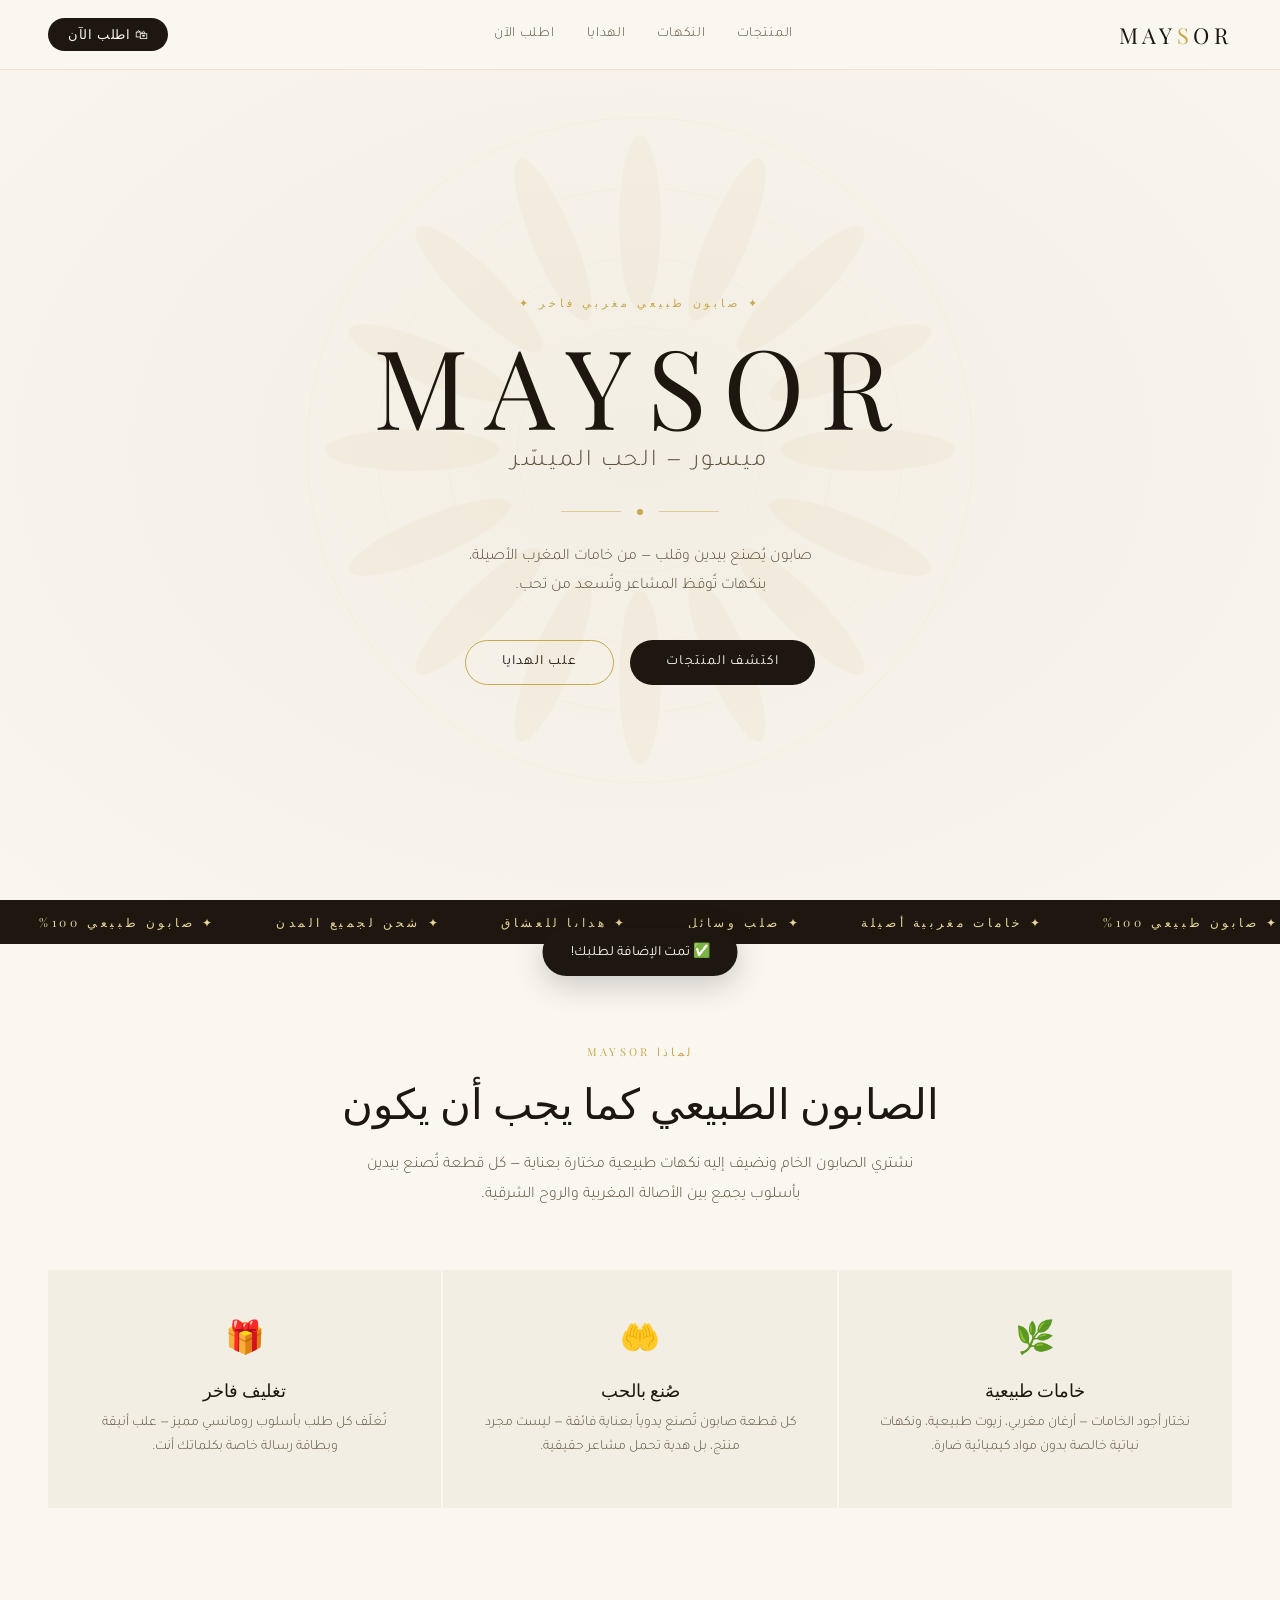
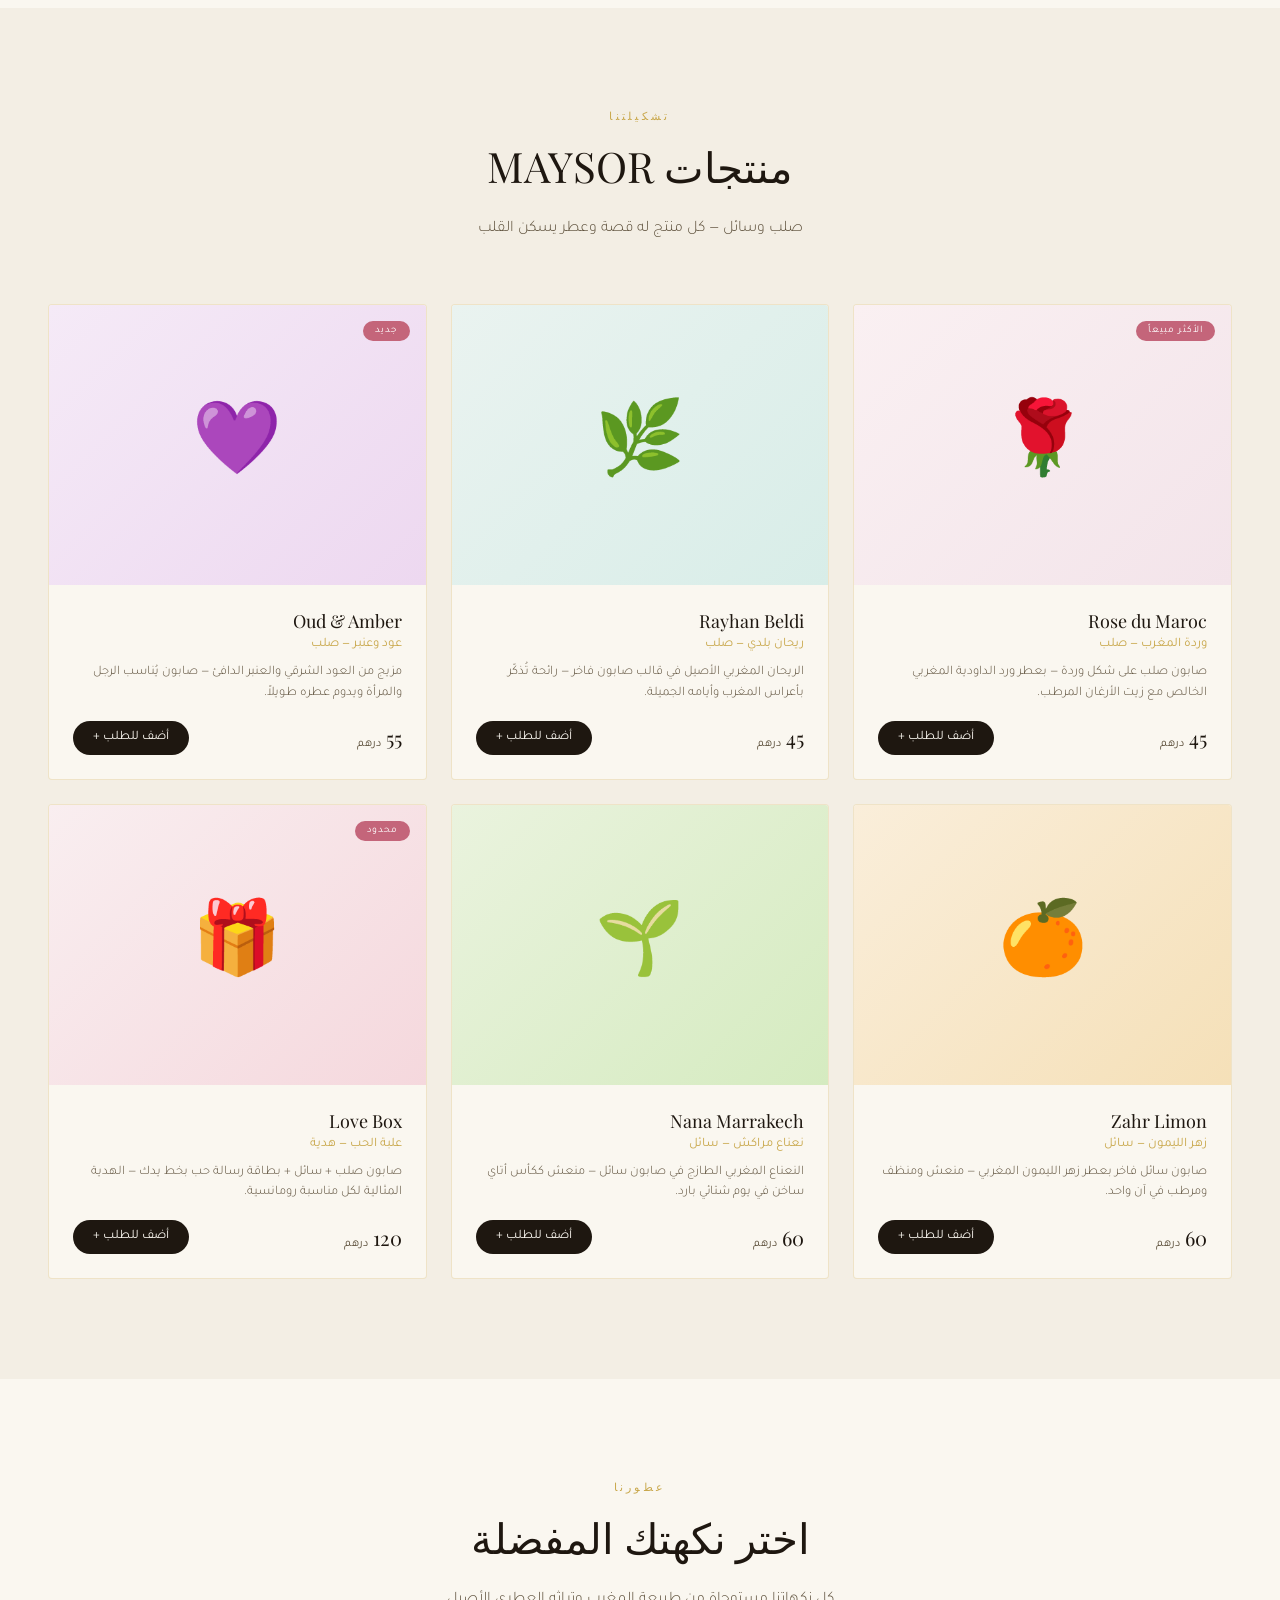
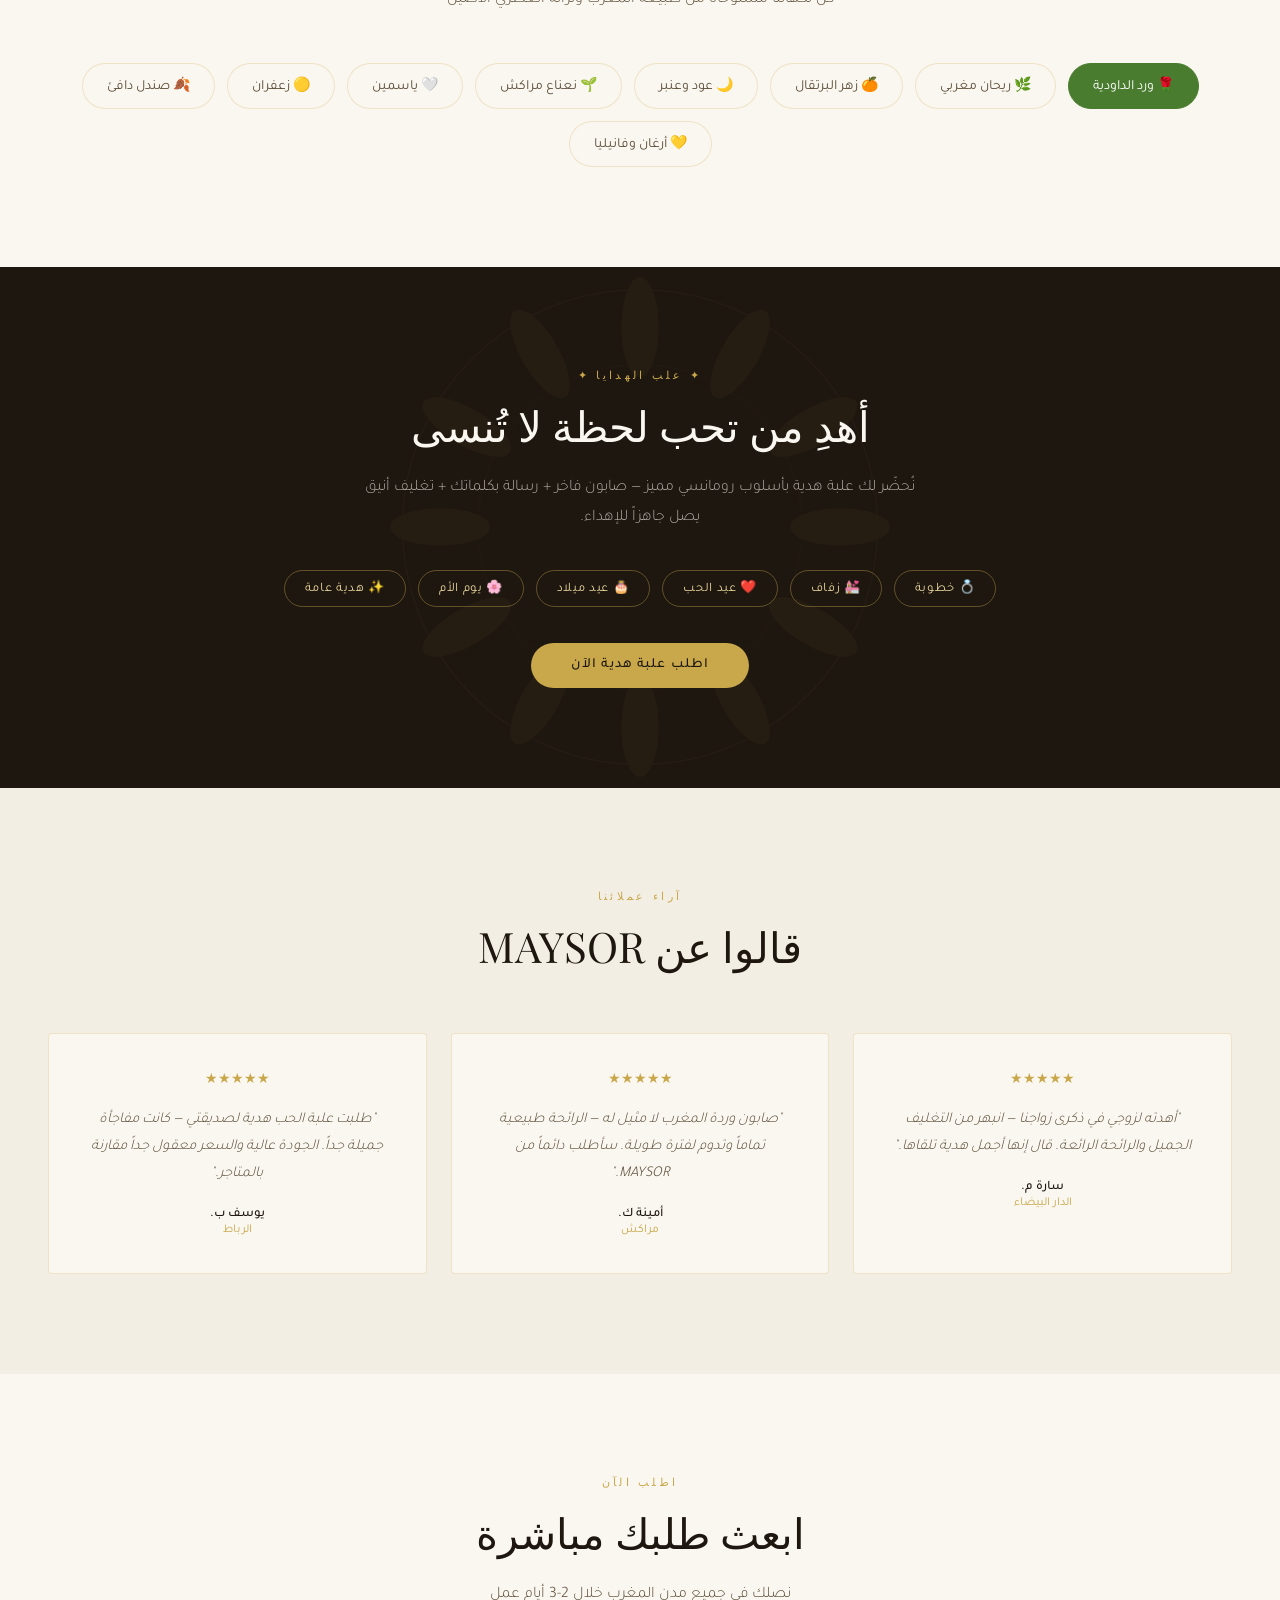
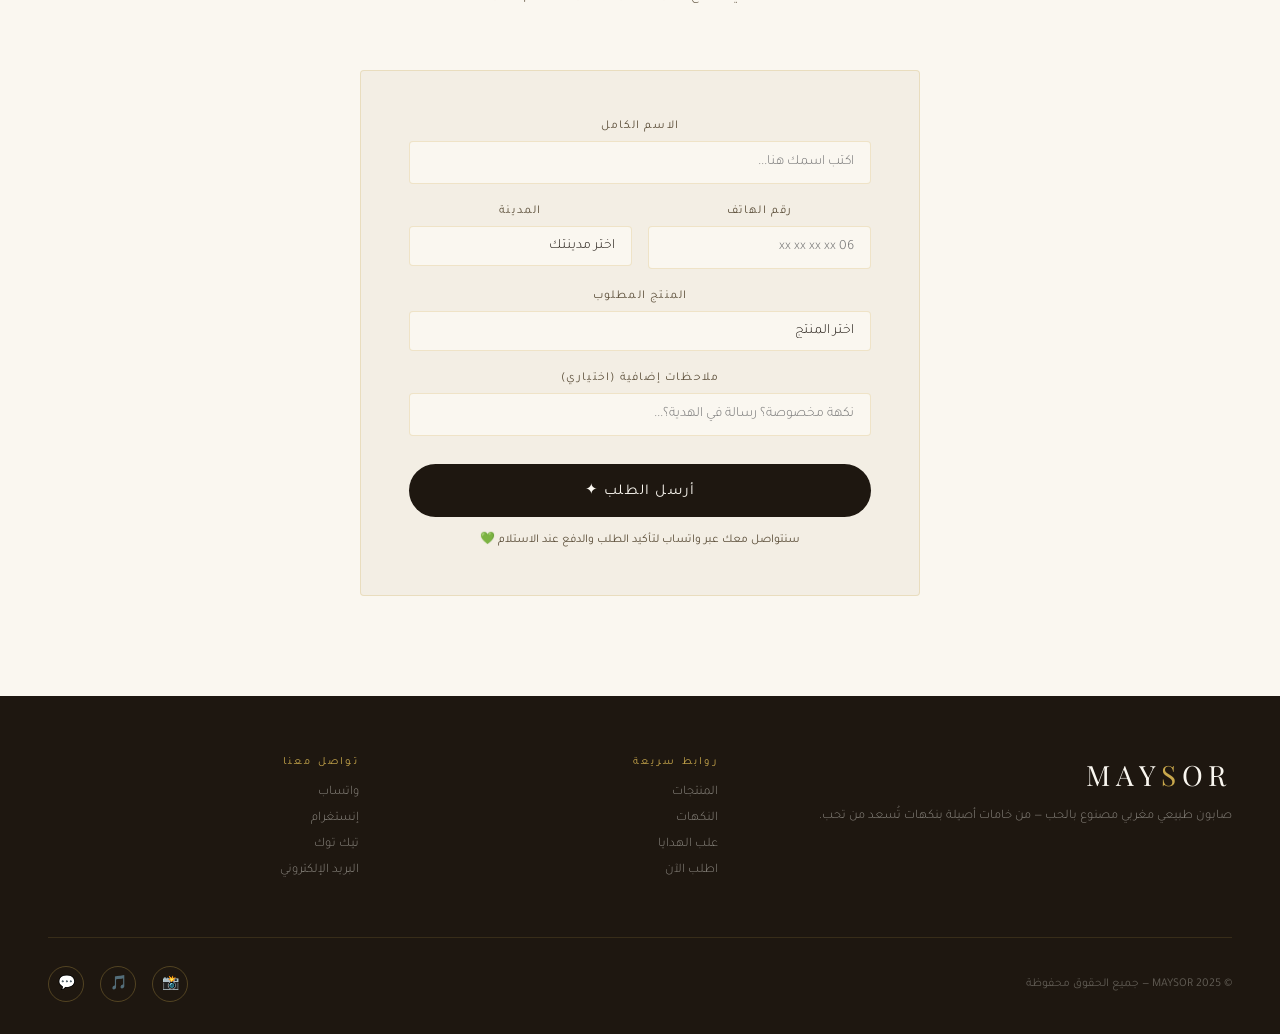
==== index.html @ 10c82198 "Rename maysor.html to index.html" ====
<!DOCTYPE html>
<html lang="ar" dir="rtl">
<head>
<meta charset="UTF-8">
<meta name="viewport" content="width=device-width, initial-scale=1.0">
<title>MAYSOR — صابون طبيعي مغربي</title>
<link rel="preconnect" href="https://fonts.googleapis.com">
<link href="https://fonts.googleapis.com/css2?family=Playfair+Display:ital,wght@0,400;0,500;1,400&family=Tajawal:wght@300;400;500&display=swap" rel="stylesheet">
<style>
  :root {
    --cream: #FAF7F0;
    --ivory: #F3EEE4;
    --gold: #C9A84C;
    --gold-light: #E8D49A;
    --green: #4A7C2F;
    --green-soft: #EAF3DE;
    --rose: #C4657A;
    --rose-soft: #F9EEF0;
    --ink: #1E1710;
    --ink-soft: #5C4F3A;
    --border: rgba(201,168,76,0.25);
  }

  * { margin: 0; padding: 0; box-sizing: border-box; }

  html { scroll-behavior: smooth; }

  body {
    font-family: 'Tajawal', sans-serif;
    background: var(--cream);
    color: var(--ink);
    overflow-x: hidden;
  }

  /* NAV */
  nav {
    position: fixed; top: 0; left: 0; right: 0; z-index: 100;
    display: flex; align-items: center; justify-content: space-between;
    padding: 18px 48px;
    background: rgba(250,247,240,0.92);
    backdrop-filter: blur(12px);
    border-bottom: 1px solid var(--border);
  }
  .nav-logo {
    font-family: 'Playfair Display', serif;
    font-size: 22px;
    letter-spacing: 0.2em;
    color: var(--ink);
    text-decoration: none;
  }
  .nav-logo span { color: var(--gold); }
  .nav-links { display: flex; gap: 32px; list-style: none; }
  .nav-links a {
    font-size: 14px; font-weight: 300; color: var(--ink-soft);
    text-decoration: none; letter-spacing: 0.05em;
    transition: color 0.2s;
  }
  .nav-links a:hover { color: var(--gold); }
  .nav-cart {
    display: flex; align-items: center; gap: 8px;
    background: var(--ink); color: var(--cream);
    padding: 9px 20px; border-radius: 40px;
    font-size: 13px; font-weight: 400;
    cursor: pointer; border: none; letter-spacing: 0.05em;
    transition: background 0.2s;
  }
  .nav-cart:hover { background: var(--gold); }

  /* HERO */
  .hero {
    min-height: 100vh;
    display: flex; align-items: center; justify-content: center;
    position: relative; overflow: hidden;
    padding-top: 80px;
  }
  .hero-bg {
    position: absolute; inset: 0;
    background: radial-gradient(ellipse 80% 80% at 50% 50%, var(--ivory) 0%, var(--cream) 100%);
  }
  .mandala-bg {
    position: absolute; top: 50%; left: 50%;
    transform: translate(-50%, -50%);
    width: 700px; height: 700px;
    opacity: 0.06;
    animation: slowSpin 60s linear infinite;
  }
  @keyframes slowSpin { from { transform: translate(-50%,-50%) rotate(0deg); } to { transform: translate(-50%,-50%) rotate(360deg); } }

  .hero-content { position: relative; z-index: 2; text-align: center; max-width: 680px; padding: 0 24px; }
  .hero-eyebrow {
    font-size: 11px; letter-spacing: 0.35em; color: var(--gold);
    font-family: 'Playfair Display', serif;
    margin-bottom: 20px; display: block;
  }
  .hero-title {
    font-family: 'Playfair Display', serif;
    font-size: clamp(64px, 12vw, 110px);
    font-weight: 400;
    letter-spacing: 0.15em;
    color: var(--ink);
    line-height: 1;
    margin-bottom: 8px;
  }
  .hero-title-ar {
    font-family: 'Tajawal', sans-serif;
    font-size: 24px; font-weight: 300;
    color: var(--ink-soft); letter-spacing: 0.1em;
    margin-bottom: 32px;
    direction: rtl;
  }
  .hero-divider {
    display: flex; align-items: center; justify-content: center;
    gap: 16px; margin-bottom: 28px;
  }
  .hero-divider-line { width: 60px; height: 1px; background: var(--gold); opacity: 0.5; }
  .hero-divider-dot { width: 6px; height: 6px; border-radius: 50%; background: var(--gold); }
  .hero-desc {
    font-size: 16px; font-weight: 300; line-height: 1.8;
    color: var(--ink-soft); margin-bottom: 40px;
    direction: rtl;
  }
  .hero-btns { display: flex; gap: 16px; justify-content: center; flex-wrap: wrap; }
  .btn-primary {
    background: var(--ink); color: var(--cream);
    padding: 14px 36px; border-radius: 40px;
    font-size: 14px; font-weight: 400; letter-spacing: 0.08em;
    border: none; cursor: pointer; transition: all 0.25s;
    font-family: 'Tajawal', sans-serif;
    text-decoration: none; display: inline-block;
  }
  .btn-primary:hover { background: var(--gold); transform: translateY(-1px); }
  .btn-outline {
    background: transparent; color: var(--ink);
    padding: 13px 36px; border-radius: 40px;
    font-size: 14px; font-weight: 400; letter-spacing: 0.08em;
    border: 1px solid var(--gold); cursor: pointer; transition: all 0.25s;
    font-family: 'Tajawal', sans-serif;
    text-decoration: none; display: inline-block;
  }
  .btn-outline:hover { background: var(--gold); color: var(--cream); }

  /* STRIP */
  .strip {
    background: var(--ink);
    padding: 14px 0;
    overflow: hidden;
  }
  .strip-inner {
    display: flex; gap: 60px;
    animation: marquee 18s linear infinite;
    white-space: nowrap;
  }
  .strip-item {
    font-size: 12px; letter-spacing: 0.3em; color: var(--gold-light);
    font-family: 'Playfair Display', serif;
  }
  @keyframes marquee { from { transform: translateX(0); } to { transform: translateX(-50%); } }

  /* ABOUT */
  .section { padding: 100px 48px; }
  .section-center { text-align: center; }
  .eyebrow {
    font-size: 11px; letter-spacing: 0.3em; color: var(--gold);
    font-family: 'Playfair Display', serif; display: block;
    margin-bottom: 16px;
  }
  .section-title {
    font-family: 'Playfair Display', serif;
    font-size: clamp(28px, 4vw, 42px);
    font-weight: 400; color: var(--ink);
    margin-bottom: 20px; line-height: 1.3;
  }
  .section-desc {
    font-size: 16px; font-weight: 300; line-height: 1.9;
    color: var(--ink-soft); max-width: 560px; margin: 0 auto;
    direction: rtl;
  }
  .about-grid {
    display: grid; grid-template-columns: repeat(3, 1fr);
    gap: 2px; margin-top: 60px;
  }
  .about-card {
    background: var(--ivory); padding: 48px 36px;
    text-align: center;
  }
  .about-icon { font-size: 32px; margin-bottom: 16px; display: block; }
  .about-card-title {
    font-family: 'Playfair Display', serif;
    font-size: 18px; font-weight: 400;
    color: var(--ink); margin-bottom: 10px;
  }
  .about-card-desc { font-size: 14px; font-weight: 300; line-height: 1.7; color: var(--ink-soft); direction: rtl; }

  /* PRODUCTS */
  .products-section { padding: 100px 48px; background: var(--ivory); }
  .products-grid {
    display: grid; grid-template-columns: repeat(auto-fill, minmax(280px, 1fr));
    gap: 24px; margin-top: 60px;
  }
  .product-card {
    background: var(--cream); border-radius: 4px;
    overflow: hidden; cursor: pointer;
    transition: transform 0.3s, box-shadow 0.3s;
    border: 1px solid var(--border);
  }
  .product-card:hover {
    transform: translateY(-6px);
    box-shadow: 0 20px 40px rgba(30,23,16,0.1);
  }
  .product-img {
    height: 280px; position: relative; overflow: hidden;
    display: flex; align-items: center; justify-content: center;
  }
  .product-visual {
    width: 100%; height: 100%;
    display: flex; align-items: center; justify-content: center;
    font-size: 72px;
    transition: transform 0.4s;
  }
  .product-card:hover .product-visual { transform: scale(1.05); }
  .product-badge {
    position: absolute; top: 16px; right: 16px;
    background: var(--rose); color: white;
    font-size: 10px; letter-spacing: 0.1em;
    padding: 4px 12px; border-radius: 20px;
  }
  .product-info { padding: 24px; }
  .product-name {
    font-family: 'Playfair Display', serif;
    font-size: 18px; font-weight: 400;
    color: var(--ink); margin-bottom: 4px;
  }
  .product-name-ar { font-size: 13px; color: var(--gold); margin-bottom: 10px; }
  .product-desc { font-size: 13px; font-weight: 300; line-height: 1.6; color: var(--ink-soft); direction: rtl; margin-bottom: 16px; }
  .product-footer { display: flex; align-items: center; justify-content: space-between; }
  .product-price {
    font-family: 'Playfair Display', serif;
    font-size: 20px; color: var(--ink);
  }
  .product-price span { font-size: 12px; color: var(--ink-soft); font-family: 'Tajawal', sans-serif; }
  .add-btn {
    background: var(--ink); color: var(--cream);
    border: none; border-radius: 40px;
    padding: 9px 20px; font-size: 13px;
    cursor: pointer; transition: background 0.2s;
    font-family: 'Tajawal', sans-serif;
  }
  .add-btn:hover { background: var(--gold); }

  /* SCENTS */
  .scents-section { padding: 100px 48px; }
  .scents-grid {
    display: flex; flex-wrap: wrap;
    gap: 12px; justify-content: center;
    margin-top: 48px;
  }
  .scent-pill {
    background: var(--cream); border: 1px solid var(--border);
    padding: 12px 24px; border-radius: 40px;
    font-size: 14px; color: var(--ink-soft);
    cursor: default; transition: all 0.2s;
    direction: rtl;
  }
  .scent-pill:hover { background: var(--gold); color: var(--cream); border-color: var(--gold); }
  .scent-pill.active { background: var(--green); color: white; border-color: var(--green); }

  /* GIFT */
  .gift-section {
    padding: 100px 48px;
    background: var(--ink);
    text-align: center; position: relative; overflow: hidden;
  }
  .gift-section .section-title { color: var(--cream); }
  .gift-section .section-desc { color: rgba(250,247,240,0.65); }
  .gift-mandala {
    position: absolute; top: 50%; left: 50%;
    transform: translate(-50%, -50%);
    width: 500px; height: 500px;
    opacity: 0.04;
  }
  .gift-tags {
    display: flex; gap: 12px; justify-content: center;
    flex-wrap: wrap; margin: 36px 0;
  }
  .gift-tag {
    border: 1px solid rgba(201,168,76,0.4);
    color: var(--gold-light);
    padding: 8px 20px; border-radius: 40px;
    font-size: 13px; letter-spacing: 0.05em;
  }
  .gift-btn {
    background: var(--gold); color: var(--ink);
    padding: 14px 40px; border-radius: 40px;
    font-size: 14px; font-weight: 500; letter-spacing: 0.08em;
    border: none; cursor: pointer;
    font-family: 'Tajawal', sans-serif;
    transition: transform 0.2s;
    text-decoration: none; display: inline-block;
  }
  .gift-btn:hover { transform: translateY(-2px); }

  /* TESTIMONIALS */
  .testimonials { padding: 100px 48px; background: var(--ivory); }
  .testimonials-grid {
    display: grid; grid-template-columns: repeat(3, 1fr);
    gap: 24px; margin-top: 60px;
  }
  .testimonial-card { background: var(--cream); padding: 36px; border: 1px solid var(--border); border-radius: 4px; }
  .testimonial-stars { color: var(--gold); font-size: 14px; margin-bottom: 16px; }
  .testimonial-text { font-size: 15px; font-weight: 300; line-height: 1.8; color: var(--ink-soft); direction: rtl; margin-bottom: 20px; font-style: italic; }
  .testimonial-name { font-size: 13px; color: var(--ink); font-weight: 500; direction: rtl; }
  .testimonial-loc { font-size: 12px; color: var(--gold); direction: rtl; }

  /* ORDER FORM */
  .order-section { padding: 100px 48px; }
  .order-form {
    max-width: 560px; margin: 60px auto 0;
    background: var(--ivory); padding: 48px;
    border: 1px solid var(--border);
    border-radius: 4px;
  }
  .form-group { margin-bottom: 20px; }
  .form-label { font-size: 12px; letter-spacing: 0.1em; color: var(--ink-soft); display: block; margin-bottom: 8px; direction: rtl; }
  .form-input {
    width: 100%; background: var(--cream);
    border: 1px solid var(--border); border-radius: 4px;
    padding: 12px 16px; font-size: 14px; font-weight: 300;
    color: var(--ink); font-family: 'Tajawal', sans-serif;
    direction: rtl; outline: none;
    transition: border-color 0.2s;
  }
  .form-input:focus { border-color: var(--gold); }
  .form-select {
    width: 100%; background: var(--cream);
    border: 1px solid var(--border); border-radius: 4px;
    padding: 12px 16px; font-size: 14px; font-weight: 300;
    color: var(--ink); font-family: 'Tajawal', sans-serif;
    direction: rtl; outline: none; appearance: none;
    cursor: pointer;
  }
  .form-row { display: grid; grid-template-columns: 1fr 1fr; gap: 16px; }
  .form-submit {
    width: 100%; background: var(--ink); color: var(--cream);
    border: none; border-radius: 40px; padding: 16px;
    font-size: 15px; font-weight: 400; letter-spacing: 0.08em;
    cursor: pointer; font-family: 'Tajawal', sans-serif;
    margin-top: 8px; transition: background 0.2s;
  }
  .form-submit:hover { background: var(--gold); }
  .form-note { font-size: 12px; color: var(--ink-soft); text-align: center; margin-top: 14px; direction: rtl; }

  /* FOOTER */
  footer {
    background: var(--ink); padding: 60px 48px 32px;
  }
  .footer-top {
    display: grid; grid-template-columns: 1.5fr 1fr 1fr;
    gap: 48px; padding-bottom: 48px;
    border-bottom: 1px solid rgba(201,168,76,0.15);
  }
  .footer-logo {
    font-family: 'Playfair Display', serif;
    font-size: 28px; letter-spacing: 0.2em;
    color: var(--cream); margin-bottom: 12px;
  }
  .footer-logo span { color: var(--gold); }
  .footer-desc { font-size: 13px; font-weight: 300; line-height: 1.8; color: rgba(250,247,240,0.5); direction: rtl; }
  .footer-col-title { font-size: 11px; letter-spacing: 0.2em; color: var(--gold); margin-bottom: 16px; }
  .footer-links { list-style: none; }
  .footer-links li { margin-bottom: 10px; }
  .footer-links a { font-size: 13px; font-weight: 300; color: rgba(250,247,240,0.5); text-decoration: none; transition: color 0.2s; direction: rtl; display: block; }
  .footer-links a:hover { color: var(--cream); }
  .footer-bottom {
    display: flex; justify-content: space-between; align-items: center;
    padding-top: 28px;
  }
  .footer-copy { font-size: 12px; color: rgba(250,247,240,0.3); direction: rtl; }
  .social-links { display: flex; gap: 16px; }
  .social-link {
    width: 36px; height: 36px; border-radius: 50%;
    border: 1px solid rgba(201,168,76,0.3);
    display: flex; align-items: center; justify-content: center;
    color: var(--gold); font-size: 14px; text-decoration: none;
    transition: all 0.2s;
  }
  .social-link:hover { background: var(--gold); color: var(--ink); border-color: var(--gold); }

  /* CART TOAST */
  .toast {
    position: fixed; bottom: 24px; left: 50%; transform: translateX(-50%) translateY(100px);
    background: var(--ink); color: var(--cream);
    padding: 14px 28px; border-radius: 40px;
    font-size: 14px; direction: rtl;
    box-shadow: 0 8px 32px rgba(0,0,0,0.2);
    transition: transform 0.35s cubic-bezier(0.34,1.56,0.64,1);
    z-index: 999;
  }
  .toast.show { transform: translateX(-50%) translateY(0); }

  /* RESPONSIVE */
  @media (max-width: 768px) {
    nav { padding: 14px 20px; }
    .nav-links { display: none; }
    .section, .products-section, .scents-section, .gift-section,
    .testimonials, .order-section { padding: 64px 20px; }
    .about-grid { grid-template-columns: 1fr; gap: 2px; }
    .testimonials-grid { grid-template-columns: 1fr; }
    .footer-top { grid-template-columns: 1fr; gap: 32px; }
    .footer-bottom { flex-direction: column; gap: 16px; text-align: center; }
    .hero-btns { flex-direction: column; align-items: center; }
    .form-row { grid-template-columns: 1fr; }
  }
</style>
</head>
<body>

<!-- NAV -->
<nav>
  <a href="#" class="nav-logo">MAY<span>S</span>OR</a>
  <ul class="nav-links">
    <li><a href="#products">المنتجات</a></li>
    <li><a href="#scents">النكهات</a></li>
    <li><a href="#gifts">الهدايا</a></li>
    <li><a href="#order">اطلب الآن</a></li>
  </ul>
  <button class="nav-cart" onclick="document.getElementById('order').scrollIntoView({behavior:'smooth'})">
    🛍 اطلب الآن
  </button>
</nav>

<!-- HERO -->
<section class="hero">
  <div class="hero-bg"></div>
  <svg class="mandala-bg" viewBox="0 0 400 400" fill="none" xmlns="http://www.w3.org/2000/svg">
    <g transform="translate(200,200)">
      <circle cx="0" cy="0" r="190" stroke="#C9A84C" stroke-width="0.5"/>
      <circle cx="0" cy="0" r="150" stroke="#C9A84C" stroke-width="0.5"/>
      <circle cx="0" cy="0" r="110" stroke="#C9A84C" stroke-width="0.5"/>
      <circle cx="0" cy="0" r="70" stroke="#C9A84C" stroke-width="0.5"/>
      <g id="petal">
        <ellipse cx="0" cy="-130" rx="12" ry="50" fill="#C9A84C"/>
        <ellipse cx="0" cy="-130" rx="12" ry="50" fill="#C9A84C" transform="rotate(22.5,0,0)"/>
        <ellipse cx="0" cy="-130" rx="12" ry="50" fill="#C9A84C" transform="rotate(45,0,0)"/>
        <ellipse cx="0" cy="-130" rx="12" ry="50" fill="#C9A84C" transform="rotate(67.5,0,0)"/>
        <ellipse cx="0" cy="-130" rx="12" ry="50" fill="#C9A84C" transform="rotate(90,0,0)"/>
        <ellipse cx="0" cy="-130" rx="12" ry="50" fill="#C9A84C" transform="rotate(112.5,0,0)"/>
        <ellipse cx="0" cy="-130" rx="12" ry="50" fill="#C9A84C" transform="rotate(135,0,0)"/>
        <ellipse cx="0" cy="-130" rx="12" ry="50" fill="#C9A84C" transform="rotate(157.5,0,0)"/>
        <ellipse cx="0" cy="-130" rx="12" ry="50" fill="#C9A84C" transform="rotate(180,0,0)"/>
        <ellipse cx="0" cy="-130" rx="12" ry="50" fill="#C9A84C" transform="rotate(202.5,0,0)"/>
        <ellipse cx="0" cy="-130" rx="12" ry="50" fill="#C9A84C" transform="rotate(225,0,0)"/>
        <ellipse cx="0" cy="-130" rx="12" ry="50" fill="#C9A84C" transform="rotate(247.5,0,0)"/>
        <ellipse cx="0" cy="-130" rx="12" ry="50" fill="#C9A84C" transform="rotate(270,0,0)"/>
        <ellipse cx="0" cy="-130" rx="12" ry="50" fill="#C9A84C" transform="rotate(292.5,0,0)"/>
        <ellipse cx="0" cy="-130" rx="12" ry="50" fill="#C9A84C" transform="rotate(315,0,0)"/>
        <ellipse cx="0" cy="-130" rx="12" ry="50" fill="#C9A84C" transform="rotate(337.5,0,0)"/>
      </g>
    </g>
  </svg>

  <div class="hero-content">
    <span class="hero-eyebrow">✦ صابون طبيعي مغربي فاخر ✦</span>
    <h1 class="hero-title">MAYSOR</h1>
    <p class="hero-title-ar">ميسور — الحب الميسّر</p>
    <div class="hero-divider">
      <div class="hero-divider-line"></div>
      <div class="hero-divider-dot"></div>
      <div class="hero-divider-line"></div>
    </div>
    <p class="hero-desc">
      صابون يُصنع بيدين وقلب — من خامات المغرب الأصيلة،<br>
      بنكهات تُوقظ المشاعر وتُسعد من تحب.
    </p>
    <div class="hero-btns">
      <a href="#products" class="btn-primary">اكتشف المنتجات</a>
      <a href="#gifts" class="btn-outline">علب الهدايا</a>
    </div>
  </div>
</section>

<!-- STRIP -->
<div class="strip">
  <div class="strip-inner">
    <span class="strip-item">✦ صابون طبيعي 100%</span>
    <span class="strip-item">✦ خامات مغربية أصيلة</span>
    <span class="strip-item">✦ صلب وسائل</span>
    <span class="strip-item">✦ هدايا للعشاق</span>
    <span class="strip-item">✦ شحن لجميع المدن</span>
    <span class="strip-item">✦ صابون طبيعي 100%</span>
    <span class="strip-item">✦ خامات مغربية أصيلة</span>
    <span class="strip-item">✦ صلب وسائل</span>
    <span class="strip-item">✦ هدايا للعشاق</span>
    <span class="strip-item">✦ شحن لجميع المدن</span>
  </div>
</div>

<!-- ABOUT -->
<section class="section section-center" id="about">
  <span class="eyebrow">لماذا MAYSOR</span>
  <h2 class="section-title">الصابون الطبيعي كما يجب أن يكون</h2>
  <p class="section-desc">نشتري الصابون الخام ونضيف إليه نكهات طبيعية مختارة بعناية — كل قطعة تُصنع بيدين بأسلوب يجمع بين الأصالة المغربية والروح الشرقية.</p>
  <div class="about-grid">
    <div class="about-card">
      <span class="about-icon">🌿</span>
      <h3 class="about-card-title">خامات طبيعية</h3>
      <p class="about-card-desc">نختار أجود الخامات — أرغان مغربي، زيوت طبيعية، ونكهات نباتية خالصة بدون مواد كيميائية ضارة.</p>
    </div>
    <div class="about-card">
      <span class="about-icon">🤲</span>
      <h3 class="about-card-title">صُنع بالحب</h3>
      <p class="about-card-desc">كل قطعة صابون تُصنع يدوياً بعناية فائقة — ليست مجرد منتج، بل هدية تحمل مشاعر حقيقية.</p>
    </div>
    <div class="about-card">
      <span class="about-icon">🎁</span>
      <h3 class="about-card-title">تغليف فاخر</h3>
      <p class="about-card-desc">نُغلّف كل طلب بأسلوب رومانسي مميز — علب أنيقة وبطاقة رسالة خاصة بكلماتك أنت.</p>
    </div>
  </div>
</section>

<!-- PRODUCTS -->
<section class="products-section" id="products">
  <div style="text-align:center">
    <span class="eyebrow">تشكيلتنا</span>
    <h2 class="section-title">منتجات MAYSOR</h2>
    <p class="section-desc">صلب وسائل — كل منتج له قصة وعطر يسكن القلب</p>
  </div>
  <div class="products-grid">

    <div class="product-card">
      <div class="product-img" style="background: linear-gradient(135deg, #FAF0F2, #F3E4EA);">
        <span class="product-badge">الأكثر مبيعاً</span>
        <div class="product-visual">🌹</div>
      </div>
      <div class="product-info">
        <h3 class="product-name">Rose du Maroc</h3>
        <p class="product-name-ar">وردة المغرب — صلب</p>
        <p class="product-desc">صابون صلب على شكل وردة — بعطر ورد الداودية المغربي الخالص مع زيت الأرغان المرطب.</p>
        <div class="product-footer">
          <div class="product-price">45 <span>درهم</span></div>
          <button class="add-btn" onclick="addToCart('وردة المغرب')">أضف للطلب +</button>
        </div>
      </div>
    </div>

    <div class="product-card">
      <div class="product-img" style="background: linear-gradient(135deg, #EAF3F0, #D8EDE8);">
        <div class="product-visual">🌿</div>
      </div>
      <div class="product-info">
        <h3 class="product-name">Rayhan Beldi</h3>
        <p class="product-name-ar">ريحان بلدي — صلب</p>
        <p class="product-desc">الريحان المغربي الأصيل في قالب صابون فاخر — رائحة تُذكّر بأعراس المغرب وأيامه الجميلة.</p>
        <div class="product-footer">
          <div class="product-price">45 <span>درهم</span></div>
          <button class="add-btn" onclick="addToCart('ريحان بلدي')">أضف للطلب +</button>
        </div>
      </div>
    </div>

    <div class="product-card">
      <div class="product-img" style="background: linear-gradient(135deg, #F5EAF7, #EDD8F0);">
        <span class="product-badge">جديد</span>
        <div class="product-visual">💜</div>
      </div>
      <div class="product-info">
        <h3 class="product-name">Oud & Amber</h3>
        <p class="product-name-ar">عود وعنبر — صلب</p>
        <p class="product-desc">مزيج من العود الشرقي والعنبر الدافئ — صابون يُناسب الرجل والمرأة ويدوم عطره طويلاً.</p>
        <div class="product-footer">
          <div class="product-price">55 <span>درهم</span></div>
          <button class="add-btn" onclick="addToCart('عود وعنبر')">أضف للطلب +</button>
        </div>
      </div>
    </div>

    <div class="product-card">
      <div class="product-img" style="background: linear-gradient(135deg, #FAEEDA, #F5E0B8);">
        <div class="product-visual">🍊</div>
      </div>
      <div class="product-info">
        <h3 class="product-name">Zahr Limon</h3>
        <p class="product-name-ar">زهر الليمون — سائل</p>
        <p class="product-desc">صابون سائل فاخر بعطر زهر الليمون المغربي — منعش ومنظف ومرطب في آن واحد.</p>
        <div class="product-footer">
          <div class="product-price">60 <span>درهم</span></div>
          <button class="add-btn" onclick="addToCart('زهر الليمون سائل')">أضف للطلب +</button>
        </div>
      </div>
    </div>

    <div class="product-card">
      <div class="product-img" style="background: linear-gradient(135deg, #EAF3DE, #D5EBC0);">
        <div class="product-visual">🌱</div>
      </div>
      <div class="product-info">
        <h3 class="product-name">Nana Marrakech</h3>
        <p class="product-name-ar">نعناع مراكش — سائل</p>
        <p class="product-desc">النعناع المغربي الطازج في صابون سائل — منعش ككأس أتاي ساخن في يوم شتائي بارد.</p>
        <div class="product-footer">
          <div class="product-price">60 <span>درهم</span></div>
          <button class="add-btn" onclick="addToCart('نعناع مراكش سائل')">أضف للطلب +</button>
        </div>
      </div>
    </div>

    <div class="product-card">
      <div class="product-img" style="background: linear-gradient(135deg, #F9EEF0, #F5D8DD);">
        <span class="product-badge">محدود</span>
        <div class="product-visual">🎁</div>
      </div>
      <div class="product-info">
        <h3 class="product-name">Love Box</h3>
        <p class="product-name-ar">علبة الحب — هدية</p>
        <p class="product-desc">صابون صلب + سائل + بطاقة رسالة حب بخط يدك — الهدية المثالية لكل مناسبة رومانسية.</p>
        <div class="product-footer">
          <div class="product-price">120 <span>درهم</span></div>
          <button class="add-btn" onclick="addToCart('علبة الحب')">أضف للطلب +</button>
        </div>
      </div>
    </div>

  </div>
</section>

<!-- SCENTS -->
<section class="scents-section section-center" id="scents">
  <span class="eyebrow">عطورنا</span>
  <h2 class="section-title">اختر نكهتك المفضلة</h2>
  <p class="section-desc">كل نكهاتنا مستوحاة من طبيعة المغرب وتراثه العطري الأصيل</p>
  <div class="scents-grid">
    <div class="scent-pill active">🌹 ورد الداودية</div>
    <div class="scent-pill">🌿 ريحان مغربي</div>
    <div class="scent-pill">🍊 زهر البرتقال</div>
    <div class="scent-pill">🌙 عود وعنبر</div>
    <div class="scent-pill">🌱 نعناع مراكش</div>
    <div class="scent-pill">🤍 ياسمين</div>
    <div class="scent-pill">🟡 زعفران</div>
    <div class="scent-pill">🍂 صندل دافئ</div>
    <div class="scent-pill">💛 أرغان وفانيليا</div>
  </div>
</section>

<!-- GIFT -->
<section class="gift-section" id="gifts">
  <svg class="gift-mandala" viewBox="0 0 400 400">
    <g transform="translate(200,200)">
      <circle r="190" stroke="#C9A84C" stroke-width="1" fill="none"/>
      <circle r="130" stroke="#C9A84C" stroke-width="0.5" fill="none"/>
      <ellipse cx="0" cy="-160" rx="15" ry="40" fill="#C9A84C"/>
      <ellipse cx="0" cy="-160" rx="15" ry="40" fill="#C9A84C" transform="rotate(30)"/>
      <ellipse cx="0" cy="-160" rx="15" ry="40" fill="#C9A84C" transform="rotate(60)"/>
      <ellipse cx="0" cy="-160" rx="15" ry="40" fill="#C9A84C" transform="rotate(90)"/>
      <ellipse cx="0" cy="-160" rx="15" ry="40" fill="#C9A84C" transform="rotate(120)"/>
      <ellipse cx="0" cy="-160" rx="15" ry="40" fill="#C9A84C" transform="rotate(150)"/>
      <ellipse cx="0" cy="-160" rx="15" ry="40" fill="#C9A84C" transform="rotate(180)"/>
      <ellipse cx="0" cy="-160" rx="15" ry="40" fill="#C9A84C" transform="rotate(210)"/>
      <ellipse cx="0" cy="-160" rx="15" ry="40" fill="#C9A84C" transform="rotate(240)"/>
      <ellipse cx="0" cy="-160" rx="15" ry="40" fill="#C9A84C" transform="rotate(270)"/>
      <ellipse cx="0" cy="-160" rx="15" ry="40" fill="#C9A84C" transform="rotate(300)"/>
      <ellipse cx="0" cy="-160" rx="15" ry="40" fill="#C9A84C" transform="rotate(330)"/>
    </g>
  </svg>
  <div style="position:relative; z-index:2;">
    <span class="eyebrow" style="color:var(--gold)">✦ علب الهدايا ✦</span>
    <h2 class="section-title">أهدِ من تحب لحظة لا تُنسى</h2>
    <p class="section-desc" style="margin:0 auto 32px;">نُحضّر لك علبة هدية بأسلوب رومانسي مميز — صابون فاخر + رسالة بكلماتك + تغليف أنيق يصل جاهزاً للإهداء.</p>
    <div class="gift-tags">
      <span class="gift-tag">💍 خطوبة</span>
      <span class="gift-tag">💒 زفاف</span>
      <span class="gift-tag">❤️ عيد الحب</span>
      <span class="gift-tag">🎂 عيد ميلاد</span>
      <span class="gift-tag">🌸 يوم الأم</span>
      <span class="gift-tag">✨ هدية عامة</span>
    </div>
    <a href="#order" class="gift-btn">اطلب علبة هدية الآن</a>
  </div>
</section>

<!-- TESTIMONIALS -->
<section class="testimonials section-center" id="reviews">
  <span class="eyebrow">آراء عملائنا</span>
  <h2 class="section-title">قالوا عن MAYSOR</h2>
  <div class="testimonials-grid">
    <div class="testimonial-card">
      <div class="testimonial-stars">★★★★★</div>
      <p class="testimonial-text">"أهدته لزوجي في ذكرى زواجنا — انبهر من التغليف الجميل والرائحة الرائعة. قال إنها أجمل هدية تلقاها."</p>
      <div class="testimonial-name">سارة م.</div>
      <div class="testimonial-loc">الدار البيضاء</div>
    </div>
    <div class="testimonial-card">
      <div class="testimonial-stars">★★★★★</div>
      <p class="testimonial-text">"صابون وردة المغرب لا مثيل له — الرائحة طبيعية تماماً وتدوم لفترة طويلة. سأطلب دائماً من MAYSOR."</p>
      <div class="testimonial-name">أمينة ك.</div>
      <div class="testimonial-loc">مراكش</div>
    </div>
    <div class="testimonial-card">
      <div class="testimonial-stars">★★★★★</div>
      <p class="testimonial-text">"طلبت علبة الحب هدية لصديقتي — كانت مفاجأة جميلة جداً. الجودة عالية والسعر معقول جداً مقارنة بالمتاجر."</p>
      <div class="testimonial-name">يوسف ب.</div>
      <div class="testimonial-loc">الرباط</div>
    </div>
  </div>
</section>

<!-- ORDER -->
<section class="order-section section-center" id="order">
  <span class="eyebrow">اطلب الآن</span>
  <h2 class="section-title">ابعث طلبك مباشرة</h2>
  <p class="section-desc">نصلك في جميع مدن المغرب خلال 2-3 أيام عمل</p>

  <div class="order-form">
    <div class="form-group">
      <label class="form-label">الاسم الكامل</label>
      <input type="text" class="form-input" placeholder="اكتب اسمك هنا..." id="fname">
    </div>
    <div class="form-row">
      <div class="form-group">
        <label class="form-label">رقم الهاتف</label>
        <input type="tel" class="form-input" placeholder="06 xx xx xx xx" id="fphone">
      </div>
      <div class="form-group">
        <label class="form-label">المدينة</label>
        <select class="form-select" id="fcity">
          <option value="">اختر مدينتك</option>
          <option>الرباط</option>
          <option>الدار البيضاء</option>
          <option>مراكش</option>
          <option>فاس</option>
          <option>طنجة</option>
          <option>أكادير</option>
          <option>القنيطرة</option>
          <option>مدينة أخرى</option>
        </select>
      </div>
    </div>
    <div class="form-group">
      <label class="form-label">المنتج المطلوب</label>
      <select class="form-select" id="fproduct">
        <option value="">اختر المنتج</option>
        <option>🌹 وردة المغرب — صلب (45 درهم)</option>
        <option>🌿 ريحان بلدي — صلب (45 درهم)</option>
        <option>💜 عود وعنبر — صلب (55 درهم)</option>
        <option>🍊 زهر الليمون — سائل (60 درهم)</option>
        <option>🌱 نعناع مراكش — سائل (60 درهم)</option>
        <option>🎁 علبة الحب — هدية (120 درهم)</option>
      </select>
    </div>
    <div class="form-group">
      <label class="form-label">ملاحظات إضافية (اختياري)</label>
      <input type="text" class="form-input" placeholder="نكهة مخصوصة؟ رسالة في الهدية؟..." id="fnotes">
    </div>
    <button class="form-submit" onclick="submitOrder()">أرسل الطلب ✦</button>
    <p class="form-note">سنتواصل معك عبر واتساب لتأكيد الطلب والدفع عند الاستلام 💚</p>
  </div>
</section>

<!-- FOOTER -->
<footer>
  <div class="footer-top">
    <div>
      <div class="footer-logo">MAY<span>S</span>OR</div>
      <p class="footer-desc">صابون طبيعي مغربي مصنوع بالحب — من خامات أصيلة بنكهات تُسعد من تحب.</p>
    </div>
    <div>
      <p class="footer-col-title">روابط سريعة</p>
      <ul class="footer-links">
        <li><a href="#products">المنتجات</a></li>
        <li><a href="#scents">النكهات</a></li>
        <li><a href="#gifts">علب الهدايا</a></li>
        <li><a href="#order">اطلب الآن</a></li>
      </ul>
    </div>
    <div>
      <p class="footer-col-title">تواصل معنا</p>
      <ul class="footer-links">
        <li><a href="#">واتساب</a></li>
        <li><a href="#">إنستغرام</a></li>
        <li><a href="#">تيك توك</a></li>
        <li><a href="#">البريد الإلكتروني</a></li>
      </ul>
    </div>
  </div>
  <div class="footer-bottom">
    <p class="footer-copy">© 2025 MAYSOR — جميع الحقوق محفوظة</p>
    <div class="social-links">
      <a href="#" class="social-link">📸</a>
      <a href="#" class="social-link">🎵</a>
      <a href="#" class="social-link">💬</a>
    </div>
  </div>
</footer>

<!-- TOAST -->
<div class="toast" id="toast">✅ تمت الإضافة لطلبك!</div>

<script>
  // Smooth scroll for all anchors
  document.querySelectorAll('a[href^="#"]').forEach(a => {
    a.addEventListener('click', e => {
      const target = document.querySelector(a.getAttribute('href'));
      if (target) { e.preventDefault(); target.scrollIntoView({ behavior: 'smooth' }); }
    });
  });

  // Scent pills
  document.querySelectorAll('.scent-pill').forEach(pill => {
    pill.addEventListener('click', () => {
      document.querySelectorAll('.scent-pill').forEach(p => p.classList.remove('active'));
      pill.classList.add('active');
    });
  });

  // Add to cart toast
  function addToCart(name) {
    const toast = document.getElementById('toast');
    toast.textContent = `✅ "${name}" أُضيف لطلبك!`;
    toast.classList.add('show');
    setTimeout(() => toast.classList.remove('show'), 2800);
    // Also scroll to order
    setTimeout(() => document.getElementById('order').scrollIntoView({ behavior: 'smooth' }), 500);
  }

  // Submit order
  function submitOrder() {
    const name = document.getElementById('fname').value.trim();
    const phone = document.getElementById('fphone').value.trim();
    const city = document.getElementById('fcity').value;
    const product = document.getElementById('fproduct').value;
    const notes = document.getElementById('fnotes').value.trim();

    if (!name || !phone || !city || !product) {
      alert('⚠️ يرجى ملء جميع الحقول المطلوبة');
      return;
    }

    const msg = encodeURIComponent(
      `🌹 طلب جديد — MAYSOR\n\n` +
      `الاسم: ${name}\n` +
      `الهاتف: ${phone}\n` +
      `المدينة: ${city}\n` +
      `المنتج: ${product}\n` +
      (notes ? `ملاحظات: ${notes}` : '')
    );

    window.open(`https://wa.me/212600000000?text=${msg}`, '_blank');
  }

  // Scroll reveal
  const observer = new IntersectionObserver((entries) => {
    entries.forEach(e => {
      if (e.isIntersecting) {
        e.target.style.opacity = '1';
        e.target.style.transform = 'translateY(0)';
      }
    });
  }, { threshold: 0.1 });

  document.querySelectorAll('.product-card, .about-card, .testimonial-card').forEach(el => {
    el.style.opacity = '0';
    el.style.transform = 'translateY(24px)';
    el.style.transition = 'opacity 0.5s ease, transform 0.5s ease';
    observer.observe(el);
  });
</script>
</body>
</html>
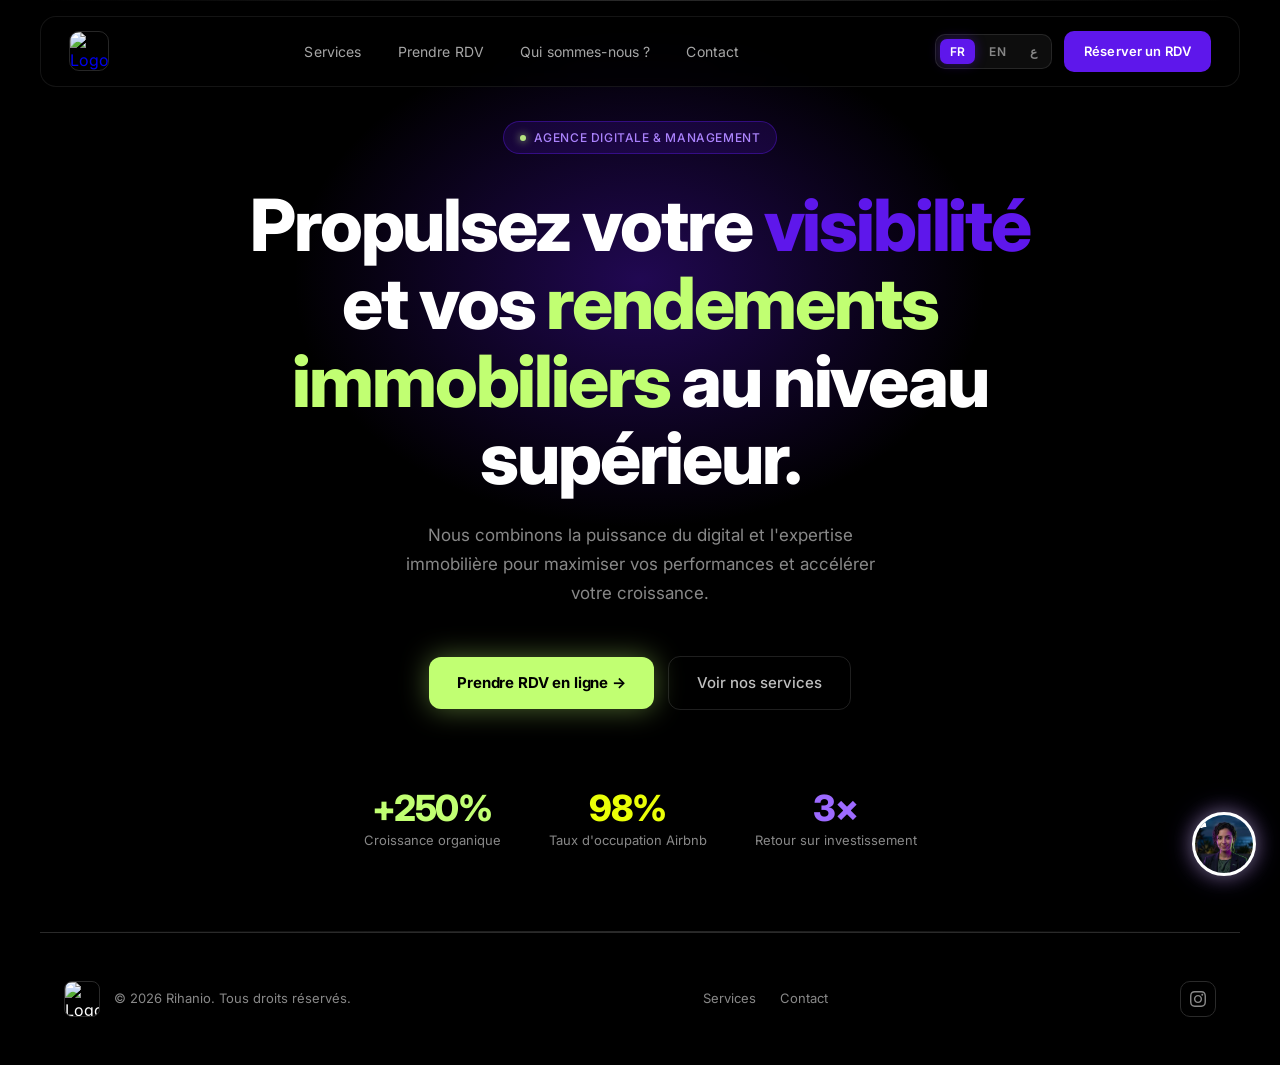
==== commit 32a1289a: "Add files via upload" ====
--- a/index.html
+++ b/index.html
@@ -1,867 +1,150 @@
 <!DOCTYPE html>
-<html lang="ar" dir="rtl">
+<html lang="fr">
 <head>
 <meta charset="UTF-8">
 <meta name="viewport" content="width=device-width, initial-scale=1.0">
-<title>MAYSOR — صابون طبيعي مغربي</title>
-<link rel="preconnect" href="https://fonts.googleapis.com">
-<link href="https://fonts.googleapis.com/css2?family=Playfair+Display:ital,wght@0,400;0,500;1,400&family=Tajawal:wght@300;400;500&display=swap" rel="stylesheet">
-<style>
-  :root {
-    --cream: #FAF7F0;
-    --ivory: #F3EEE4;
-    --gold: #C9A84C;
-    --gold-light: #E8D49A;
-    --green: #4A7C2F;
-    --green-soft: #EAF3DE;
-    --rose: #C4657A;
-    --rose-soft: #F9EEF0;
-    --ink: #1E1710;
-    --ink-soft: #5C4F3A;
-    --border: rgba(201,168,76,0.25);
-  }
-
-  * { margin: 0; padding: 0; box-sizing: border-box; }
-
-  html { scroll-behavior: smooth; }
-
-  body {
-    font-family: 'Tajawal', sans-serif;
-    background: var(--cream);
-    color: var(--ink);
-    overflow-x: hidden;
-  }
-
-  /* NAV */
-  nav {
-    position: fixed; top: 0; left: 0; right: 0; z-index: 100;
-    display: flex; align-items: center; justify-content: space-between;
-    padding: 18px 48px;
-    background: rgba(250,247,240,0.92);
-    backdrop-filter: blur(12px);
-    border-bottom: 1px solid var(--border);
-  }
-  .nav-logo {
-    font-family: 'Playfair Display', serif;
-    font-size: 22px;
-    letter-spacing: 0.2em;
-    color: var(--ink);
-    text-decoration: none;
-  }
-  .nav-logo span { color: var(--gold); }
-  .nav-links { display: flex; gap: 32px; list-style: none; }
-  .nav-links a {
-    font-size: 14px; font-weight: 300; color: var(--ink-soft);
-    text-decoration: none; letter-spacing: 0.05em;
-    transition: color 0.2s;
-  }
-  .nav-links a:hover { color: var(--gold); }
-  .nav-cart {
-    display: flex; align-items: center; gap: 8px;
-    background: var(--ink); color: var(--cream);
-    padding: 9px 20px; border-radius: 40px;
-    font-size: 13px; font-weight: 400;
-    cursor: pointer; border: none; letter-spacing: 0.05em;
-    transition: background 0.2s;
-  }
-  .nav-cart:hover { background: var(--gold); }
-
-  /* HERO */
-  .hero {
-    min-height: 100vh;
-    display: flex; align-items: center; justify-content: center;
-    position: relative; overflow: hidden;
-    padding-top: 80px;
-  }
-  .hero-bg {
-    position: absolute; inset: 0;
-    background: radial-gradient(ellipse 80% 80% at 50% 50%, var(--ivory) 0%, var(--cream) 100%);
-  }
-  .mandala-bg {
-    position: absolute; top: 50%; left: 50%;
-    transform: translate(-50%, -50%);
-    width: 700px; height: 700px;
-    opacity: 0.06;
-    animation: slowSpin 60s linear infinite;
-  }
-  @keyframes slowSpin { from { transform: translate(-50%,-50%) rotate(0deg); } to { transform: translate(-50%,-50%) rotate(360deg); } }
-
-  .hero-content { position: relative; z-index: 2; text-align: center; max-width: 680px; padding: 0 24px; }
-  .hero-eyebrow {
-    font-size: 11px; letter-spacing: 0.35em; color: var(--gold);
-    font-family: 'Playfair Display', serif;
-    margin-bottom: 20px; display: block;
-  }
-  .hero-title {
-    font-family: 'Playfair Display', serif;
-    font-size: clamp(64px, 12vw, 110px);
-    font-weight: 400;
-    letter-spacing: 0.15em;
-    color: var(--ink);
-    line-height: 1;
-    margin-bottom: 8px;
-  }
-  .hero-title-ar {
-    font-family: 'Tajawal', sans-serif;
-    font-size: 24px; font-weight: 300;
-    color: var(--ink-soft); letter-spacing: 0.1em;
-    margin-bottom: 32px;
-    direction: rtl;
-  }
-  .hero-divider {
-    display: flex; align-items: center; justify-content: center;
-    gap: 16px; margin-bottom: 28px;
-  }
-  .hero-divider-line { width: 60px; height: 1px; background: var(--gold); opacity: 0.5; }
-  .hero-divider-dot { width: 6px; height: 6px; border-radius: 50%; background: var(--gold); }
-  .hero-desc {
-    font-size: 16px; font-weight: 300; line-height: 1.8;
-    color: var(--ink-soft); margin-bottom: 40px;
-    direction: rtl;
-  }
-  .hero-btns { display: flex; gap: 16px; justify-content: center; flex-wrap: wrap; }
-  .btn-primary {
-    background: var(--ink); color: var(--cream);
-    padding: 14px 36px; border-radius: 40px;
-    font-size: 14px; font-weight: 400; letter-spacing: 0.08em;
-    border: none; cursor: pointer; transition: all 0.25s;
-    font-family: 'Tajawal', sans-serif;
-    text-decoration: none; display: inline-block;
-  }
-  .btn-primary:hover { background: var(--gold); transform: translateY(-1px); }
-  .btn-outline {
-    background: transparent; color: var(--ink);
-    padding: 13px 36px; border-radius: 40px;
-    font-size: 14px; font-weight: 400; letter-spacing: 0.08em;
-    border: 1px solid var(--gold); cursor: pointer; transition: all 0.25s;
-    font-family: 'Tajawal', sans-serif;
-    text-decoration: none; display: inline-block;
-  }
-  .btn-outline:hover { background: var(--gold); color: var(--cream); }
-
-  /* STRIP */
-  .strip {
-    background: var(--ink);
-    padding: 14px 0;
-    overflow: hidden;
-  }
-  .strip-inner {
-    display: flex; gap: 60px;
-    animation: marquee 18s linear infinite;
-    white-space: nowrap;
-  }
-  .strip-item {
-    font-size: 12px; letter-spacing: 0.3em; color: var(--gold-light);
-    font-family: 'Playfair Display', serif;
-  }
-  @keyframes marquee { from { transform: translateX(0); } to { transform: translateX(-50%); } }
-
-  /* ABOUT */
-  .section { padding: 100px 48px; }
-  .section-center { text-align: center; }
-  .eyebrow {
-    font-size: 11px; letter-spacing: 0.3em; color: var(--gold);
-    font-family: 'Playfair Display', serif; display: block;
-    margin-bottom: 16px;
-  }
-  .section-title {
-    font-family: 'Playfair Display', serif;
-    font-size: clamp(28px, 4vw, 42px);
-    font-weight: 400; color: var(--ink);
-    margin-bottom: 20px; line-height: 1.3;
-  }
-  .section-desc {
-    font-size: 16px; font-weight: 300; line-height: 1.9;
-    color: var(--ink-soft); max-width: 560px; margin: 0 auto;
-    direction: rtl;
-  }
-  .about-grid {
-    display: grid; grid-template-columns: repeat(3, 1fr);
-    gap: 2px; margin-top: 60px;
-  }
-  .about-card {
-    background: var(--ivory); padding: 48px 36px;
-    text-align: center;
-  }
-  .about-icon { font-size: 32px; margin-bottom: 16px; display: block; }
-  .about-card-title {
-    font-family: 'Playfair Display', serif;
-    font-size: 18px; font-weight: 400;
-    color: var(--ink); margin-bottom: 10px;
-  }
-  .about-card-desc { font-size: 14px; font-weight: 300; line-height: 1.7; color: var(--ink-soft); direction: rtl; }
-
-  /* PRODUCTS */
-  .products-section { padding: 100px 48px; background: var(--ivory); }
-  .products-grid {
-    display: grid; grid-template-columns: repeat(auto-fill, minmax(280px, 1fr));
-    gap: 24px; margin-top: 60px;
-  }
-  .product-card {
-    background: var(--cream); border-radius: 4px;
-    overflow: hidden; cursor: pointer;
-    transition: transform 0.3s, box-shadow 0.3s;
-    border: 1px solid var(--border);
-  }
-  .product-card:hover {
-    transform: translateY(-6px);
-    box-shadow: 0 20px 40px rgba(30,23,16,0.1);
-  }
-  .product-img {
-    height: 280px; position: relative; overflow: hidden;
-    display: flex; align-items: center; justify-content: center;
-  }
-  .product-visual {
-    width: 100%; height: 100%;
-    display: flex; align-items: center; justify-content: center;
-    font-size: 72px;
-    transition: transform 0.4s;
-  }
-  .product-card:hover .product-visual { transform: scale(1.05); }
-  .product-badge {
-    position: absolute; top: 16px; right: 16px;
-    background: var(--rose); color: white;
-    font-size: 10px; letter-spacing: 0.1em;
-    padding: 4px 12px; border-radius: 20px;
-  }
-  .product-info { padding: 24px; }
-  .product-name {
-    font-family: 'Playfair Display', serif;
-    font-size: 18px; font-weight: 400;
-    color: var(--ink); margin-bottom: 4px;
-  }
-  .product-name-ar { font-size: 13px; color: var(--gold); margin-bottom: 10px; }
-  .product-desc { font-size: 13px; font-weight: 300; line-height: 1.6; color: var(--ink-soft); direction: rtl; margin-bottom: 16px; }
-  .product-footer { display: flex; align-items: center; justify-content: space-between; }
-  .product-price {
-    font-family: 'Playfair Display', serif;
-    font-size: 20px; color: var(--ink);
-  }
-  .product-price span { font-size: 12px; color: var(--ink-soft); font-family: 'Tajawal', sans-serif; }
-  .add-btn {
-    background: var(--ink); color: var(--cream);
-    border: none; border-radius: 40px;
-    padding: 9px 20px; font-size: 13px;
-    cursor: pointer; transition: background 0.2s;
-    font-family: 'Tajawal', sans-serif;
-  }
-  .add-btn:hover { background: var(--gold); }
-
-  /* SCENTS */
-  .scents-section { padding: 100px 48px; }
-  .scents-grid {
-    display: flex; flex-wrap: wrap;
-    gap: 12px; justify-content: center;
-    margin-top: 48px;
-  }
-  .scent-pill {
-    background: var(--cream); border: 1px solid var(--border);
-    padding: 12px 24px; border-radius: 40px;
-    font-size: 14px; color: var(--ink-soft);
-    cursor: default; transition: all 0.2s;
-    direction: rtl;
-  }
-  .scent-pill:hover { background: var(--gold); color: var(--cream); border-color: var(--gold); }
-  .scent-pill.active { background: var(--green); color: white; border-color: var(--green); }
-
-  /* GIFT */
-  .gift-section {
-    padding: 100px 48px;
-    background: var(--ink);
-    text-align: center; position: relative; overflow: hidden;
-  }
-  .gift-section .section-title { color: var(--cream); }
-  .gift-section .section-desc { color: rgba(250,247,240,0.65); }
-  .gift-mandala {
-    position: absolute; top: 50%; left: 50%;
-    transform: translate(-50%, -50%);
-    width: 500px; height: 500px;
-    opacity: 0.04;
-  }
-  .gift-tags {
-    display: flex; gap: 12px; justify-content: center;
-    flex-wrap: wrap; margin: 36px 0;
-  }
-  .gift-tag {
-    border: 1px solid rgba(201,168,76,0.4);
-    color: var(--gold-light);
-    padding: 8px 20px; border-radius: 40px;
-    font-size: 13px; letter-spacing: 0.05em;
-  }
-  .gift-btn {
-    background: var(--gold); color: var(--ink);
-    padding: 14px 40px; border-radius: 40px;
-    font-size: 14px; font-weight: 500; letter-spacing: 0.08em;
-    border: none; cursor: pointer;
-    font-family: 'Tajawal', sans-serif;
-    transition: transform 0.2s;
-    text-decoration: none; display: inline-block;
-  }
-  .gift-btn:hover { transform: translateY(-2px); }
-
-  /* TESTIMONIALS */
-  .testimonials { padding: 100px 48px; background: var(--ivory); }
-  .testimonials-grid {
-    display: grid; grid-template-columns: repeat(3, 1fr);
-    gap: 24px; margin-top: 60px;
-  }
-  .testimonial-card { background: var(--cream); padding: 36px; border: 1px solid var(--border); border-radius: 4px; }
-  .testimonial-stars { color: var(--gold); font-size: 14px; margin-bottom: 16px; }
-  .testimonial-text { font-size: 15px; font-weight: 300; line-height: 1.8; color: var(--ink-soft); direction: rtl; margin-bottom: 20px; font-style: italic; }
-  .testimonial-name { font-size: 13px; color: var(--ink); font-weight: 500; direction: rtl; }
-  .testimonial-loc { font-size: 12px; color: var(--gold); direction: rtl; }
-
-  /* ORDER FORM */
-  .order-section { padding: 100px 48px; }
-  .order-form {
-    max-width: 560px; margin: 60px auto 0;
-    background: var(--ivory); padding: 48px;
-    border: 1px solid var(--border);
-    border-radius: 4px;
-  }
-  .form-group { margin-bottom: 20px; }
-  .form-label { font-size: 12px; letter-spacing: 0.1em; color: var(--ink-soft); display: block; margin-bottom: 8px; direction: rtl; }
-  .form-input {
-    width: 100%; background: var(--cream);
-    border: 1px solid var(--border); border-radius: 4px;
-    padding: 12px 16px; font-size: 14px; font-weight: 300;
-    color: var(--ink); font-family: 'Tajawal', sans-serif;
-    direction: rtl; outline: none;
-    transition: border-color 0.2s;
-  }
-  .form-input:focus { border-color: var(--gold); }
-  .form-select {
-    width: 100%; background: var(--cream);
-    border: 1px solid var(--border); border-radius: 4px;
-    padding: 12px 16px; font-size: 14px; font-weight: 300;
-    color: var(--ink); font-family: 'Tajawal', sans-serif;
-    direction: rtl; outline: none; appearance: none;
-    cursor: pointer;
-  }
-  .form-row { display: grid; grid-template-columns: 1fr 1fr; gap: 16px; }
-  .form-submit {
-    width: 100%; background: var(--ink); color: var(--cream);
-    border: none; border-radius: 40px; padding: 16px;
-    font-size: 15px; font-weight: 400; letter-spacing: 0.08em;
-    cursor: pointer; font-family: 'Tajawal', sans-serif;
-    margin-top: 8px; transition: background 0.2s;
-  }
-  .form-submit:hover { background: var(--gold); }
-  .form-note { font-size: 12px; color: var(--ink-soft); text-align: center; margin-top: 14px; direction: rtl; }
-
-  /* FOOTER */
-  footer {
-    background: var(--ink); padding: 60px 48px 32px;
-  }
-  .footer-top {
-    display: grid; grid-template-columns: 1.5fr 1fr 1fr;
-    gap: 48px; padding-bottom: 48px;
-    border-bottom: 1px solid rgba(201,168,76,0.15);
-  }
-  .footer-logo {
-    font-family: 'Playfair Display', serif;
-    font-size: 28px; letter-spacing: 0.2em;
-    color: var(--cream); margin-bottom: 12px;
-  }
-  .footer-logo span { color: var(--gold); }
-  .footer-desc { font-size: 13px; font-weight: 300; line-height: 1.8; color: rgba(250,247,240,0.5); direction: rtl; }
-  .footer-col-title { font-size: 11px; letter-spacing: 0.2em; color: var(--gold); margin-bottom: 16px; }
-  .footer-links { list-style: none; }
-  .footer-links li { margin-bottom: 10px; }
-  .footer-links a { font-size: 13px; font-weight: 300; color: rgba(250,247,240,0.5); text-decoration: none; transition: color 0.2s; direction: rtl; display: block; }
-  .footer-links a:hover { color: var(--cream); }
-  .footer-bottom {
-    display: flex; justify-content: space-between; align-items: center;
-    padding-top: 28px;
-  }
-  .footer-copy { font-size: 12px; color: rgba(250,247,240,0.3); direction: rtl; }
-  .social-links { display: flex; gap: 16px; }
-  .social-link {
-    width: 36px; height: 36px; border-radius: 50%;
-    border: 1px solid rgba(201,168,76,0.3);
-    display: flex; align-items: center; justify-content: center;
-    color: var(--gold); font-size: 14px; text-decoration: none;
-    transition: all 0.2s;
-  }
-  .social-link:hover { background: var(--gold); color: var(--ink); border-color: var(--gold); }
-
-  /* CART TOAST */
-  .toast {
-    position: fixed; bottom: 24px; left: 50%; transform: translateX(-50%) translateY(100px);
-    background: var(--ink); color: var(--cream);
-    padding: 14px 28px; border-radius: 40px;
-    font-size: 14px; direction: rtl;
-    box-shadow: 0 8px 32px rgba(0,0,0,0.2);
-    transition: transform 0.35s cubic-bezier(0.34,1.56,0.64,1);
-    z-index: 999;
-  }
-  .toast.show { transform: translateX(-50%) translateY(0); }
-
-  /* RESPONSIVE */
-  @media (max-width: 768px) {
-    nav { padding: 14px 20px; }
-    .nav-links { display: none; }
-    .section, .products-section, .scents-section, .gift-section,
-    .testimonials, .order-section { padding: 64px 20px; }
-    .about-grid { grid-template-columns: 1fr; gap: 2px; }
-    .testimonials-grid { grid-template-columns: 1fr; }
-    .footer-top { grid-template-columns: 1fr; gap: 32px; }
-    .footer-bottom { flex-direction: column; gap: 16px; text-align: center; }
-    .hero-btns { flex-direction: column; align-items: center; }
-    .form-row { grid-template-columns: 1fr; }
-  }
-</style>
+<title>Rihanio | Agence Digitale & Gestion Immobilière (Airbnb, Sites Web, Réseaux Sociaux)</title>
+<meta name="description" content="Rihanio est une agence digitale et de management basée au Maroc, spécialisée dans la gestion des réseaux sociaux, la création de sites internet, la gestion Airbnb et les études de rentabilité immobilière. Prenez rendez-vous en ligne.">
+<link rel="icon" type="image/png" href="favicon.png">
+<link href="https://fonts.googleapis.com/css2?family=Inter:wght@300;400;500;600;700;800;900&display=swap" rel="stylesheet">
+<link rel="stylesheet" href="style.css">
+<script src="https://cdn.jsdelivr.net/npm/@emailjs/browser@4/dist/email.min.js"></script>
 </head>
 <body>
 
-<!-- NAV -->
 <nav>
-  <a href="#" class="nav-logo">MAY<span>S</span>OR</a>
+  <a href="index.html" class="nav-logo" style="text-decoration:none;">
+    <img src="https://i.ibb.co/LXBT6kQM/Untitled-1.png" alt="Logo Rihanio">
+  </a>
   <ul class="nav-links">
-    <li><a href="#products">المنتجات</a></li>
-    <li><a href="#scents">النكهات</a></li>
-    <li><a href="#gifts">الهدايا</a></li>
-    <li><a href="#order">اطلب الآن</a></li>
+    <li><a href="services.html" data-i18n="nav_services">Services</a></li>
+    <li><a href="rdv.html" data-i18n="nav_rdv">Prendre RDV</a></li>
+    <li><a href="qui-sommes-nous.html" data-i18n="nav_about">Qui sommes-nous ?</a></li>
+    <li><a href="contact.html" data-i18n="nav_contact">Contact</a></li>
   </ul>
-  <button class="nav-cart" onclick="document.getElementById('order').scrollIntoView({behavior:'smooth'})">
-    🛍 اطلب الآن
-  </button>
+  <div class="nav-right">
+    <div class="lang-switcher">
+      <button class="lang-btn active" id="lang-fr" onclick="setLanguage('fr')">FR</button>
+      <button class="lang-btn" id="lang-en" onclick="setLanguage('en')">EN</button>
+      <button class="lang-btn" id="lang-ar" onclick="setLanguage('ar')">ع</button>
+    </div>
+    <a href="rdv.html" class="btn-nav" id="nav-cta" data-i18n="nav_cta">Réserver un RDV</a>
+  </div>
 </nav>
 
-<!-- HERO -->
+<div class="section-divider"></div>
+
 <section class="hero">
-  <div class="hero-bg"></div>
-  <svg class="mandala-bg" viewBox="0 0 400 400" fill="none" xmlns="http://www.w3.org/2000/svg">
-    <g transform="translate(200,200)">
-      <circle cx="0" cy="0" r="190" stroke="#C9A84C" stroke-width="0.5"/>
-      <circle cx="0" cy="0" r="150" stroke="#C9A84C" stroke-width="0.5"/>
-      <circle cx="0" cy="0" r="110" stroke="#C9A84C" stroke-width="0.5"/>
-      <circle cx="0" cy="0" r="70" stroke="#C9A84C" stroke-width="0.5"/>
-      <g id="petal">
-        <ellipse cx="0" cy="-130" rx="12" ry="50" fill="#C9A84C"/>
-        <ellipse cx="0" cy="-130" rx="12" ry="50" fill="#C9A84C" transform="rotate(22.5,0,0)"/>
-        <ellipse cx="0" cy="-130" rx="12" ry="50" fill="#C9A84C" transform="rotate(45,0,0)"/>
-        <ellipse cx="0" cy="-130" rx="12" ry="50" fill="#C9A84C" transform="rotate(67.5,0,0)"/>
-        <ellipse cx="0" cy="-130" rx="12" ry="50" fill="#C9A84C" transform="rotate(90,0,0)"/>
-        <ellipse cx="0" cy="-130" rx="12" ry="50" fill="#C9A84C" transform="rotate(112.5,0,0)"/>
-        <ellipse cx="0" cy="-130" rx="12" ry="50" fill="#C9A84C" transform="rotate(135,0,0)"/>
-        <ellipse cx="0" cy="-130" rx="12" ry="50" fill="#C9A84C" transform="rotate(157.5,0,0)"/>
-        <ellipse cx="0" cy="-130" rx="12" ry="50" fill="#C9A84C" transform="rotate(180,0,0)"/>
-        <ellipse cx="0" cy="-130" rx="12" ry="50" fill="#C9A84C" transform="rotate(202.5,0,0)"/>
-        <ellipse cx="0" cy="-130" rx="12" ry="50" fill="#C9A84C" transform="rotate(225,0,0)"/>
-        <ellipse cx="0" cy="-130" rx="12" ry="50" fill="#C9A84C" transform="rotate(247.5,0,0)"/>
-        <ellipse cx="0" cy="-130" rx="12" ry="50" fill="#C9A84C" transform="rotate(270,0,0)"/>
-        <ellipse cx="0" cy="-130" rx="12" ry="50" fill="#C9A84C" transform="rotate(292.5,0,0)"/>
-        <ellipse cx="0" cy="-130" rx="12" ry="50" fill="#C9A84C" transform="rotate(315,0,0)"/>
-        <ellipse cx="0" cy="-130" rx="12" ry="50" fill="#C9A84C" transform="rotate(337.5,0,0)"/>
-      </g>
-    </g>
-  </svg>
+  <div class="hero-bg-glow"></div>
+  <div class="hero-badge"><span class="hero-badge-dot"></span><span data-i18n="badge">Agence Digitale & Management</span></div>
+  <h1><span data-i18n="hero_h1_1">Propulsez votre</span> <span class="accent-purple" data-i18n="hero_h1_2">visibilité</span> <span data-i18n="hero_h1_3">et vos</span> <span class="accent-lime" data-i18n="hero_h1_4">rendements immobiliers</span> <span data-i18n="hero_h1_5">au niveau supérieur.</span></h1>
+  <p class="hero-sub" data-i18n="hero_sub">Nous combinons la puissance du digital et l'expertise immobilière pour maximiser vos performances et accélérer votre croissance.</p>
+  
+  <div class="hero-ctas">
+    <a href="rdv.html" class="btn-primary" data-i18n="hero_cta1">Prendre RDV en ligne →</a>
+    <a href="services.html" class="btn-secondary" data-i18n="hero_cta2">Voir nos services</a>
+  </div>
 
-  <div class="hero-content">
-    <span class="hero-eyebrow">✦ صابون طبيعي مغربي فاخر ✦</span>
-    <h1 class="hero-title">MAYSOR</h1>
-    <p class="hero-title-ar">ميسور — الحب الميسّر</p>
-    <div class="hero-divider">
-      <div class="hero-divider-line"></div>
-      <div class="hero-divider-dot"></div>
-      <div class="hero-divider-line"></div>
+  <div class="hero-metrics">
+    <div class="metric">
+      <div class="metric-num lime">+250%</div>
+      <div class="metric-label" data-i18n="metric1">Croissance organique</div>
     </div>
-    <p class="hero-desc">
-      صابون يُصنع بيدين وقلب — من خامات المغرب الأصيلة،<br>
-      بنكهات تُوقظ المشاعر وتُسعد من تحب.
-    </p>
-    <div class="hero-btns">
-      <a href="#products" class="btn-primary">اكتشف المنتجات</a>
-      <a href="#gifts" class="btn-outline">علب الهدايا</a>
+    <div class="metric">
+      <div class="metric-num yellow">98%</div>
+      <div class="metric-label" data-i18n="metric2">Taux d'occupation Airbnb</div>
+    </div>
+    <div class="metric">
+      <div class="metric-num purple">3×</div>
+      <div class="metric-label" data-i18n="metric3">Retour sur investissement</div>
     </div>
   </div>
 </section>
 
-<!-- STRIP -->
-<div class="strip">
-  <div class="strip-inner">
-    <span class="strip-item">✦ صابون طبيعي 100%</span>
-    <span class="strip-item">✦ خامات مغربية أصيلة</span>
-    <span class="strip-item">✦ صلب وسائل</span>
-    <span class="strip-item">✦ هدايا للعشاق</span>
-    <span class="strip-item">✦ شحن لجميع المدن</span>
-    <span class="strip-item">✦ صابون طبيعي 100%</span>
-    <span class="strip-item">✦ خامات مغربية أصيلة</span>
-    <span class="strip-item">✦ صلب وسائل</span>
-    <span class="strip-item">✦ هدايا للعشاق</span>
-    <span class="strip-item">✦ شحن لجميع المدن</span>
+<div class="section-divider"></div>
+
+<footer>
+  <div class="footer-left">
+    <div class="footer-logo">
+      <img src="https://i.ibb.co/LXBT6kQM/Untitled-1.png" alt="Logo Rihanio">
+    </div>
+    <span class="footer-copy">© 2026 Rihanio. Tous droits réservés.</span>
+  </div>
+  <div class="footer-links">
+    <a href="services.html">Services</a>
+    <a href="contact.html">Contact</a>
+  </div>
+  <div class="footer-social">
+    <a class="social-link" href="https://www.instagram.com/rihanio_?igsh=MTN0Y2g4NjN4NnNuOQ%3D%3D&utm_source=qr" target="_blank" rel="noopener noreferrer" title="Instagram">
+      <svg xmlns="http://www.w3.org/2000/svg" viewBox="0 0 24 24" width="16" height="16" fill="currentColor"><path d="M12 2.163c3.204 0 3.584.012 4.85.07 3.252.148 4.771 1.691 4.919 4.919.058 1.265.069 1.645.069 4.849 0 3.205-.012 3.584-.069 4.849-.149 3.225-1.664 4.771-4.919 4.919-1.266.058-1.644.07-4.85.07-3.204 0-3.584-.012-4.849-.07-3.26-.149-4.771-1.699-4.919-4.92-.058-1.265-.07-1.644-.07-4.849 0-3.204.013-3.583.07-4.849.149-3.227 1.664-4.771 4.919-4.919 1.266-.057 1.645-.069 4.849-.069zm0-2.163c-3.259 0-3.667.014-4.947.072-4.358.2-6.78 2.618-6.98 6.98-.059 1.281-.073 1.689-.073 4.948 0 3.259.014 3.668.072 4.948.2 4.358 2.618 6.78 6.98 6.98 1.281.058 1.689.072 4.948.072 3.259 0 3.668-.014 4.948-.072 4.354-.2 6.782-2.618 6.979-6.98.059-1.28.073-1.689.073-4.948 0 3.259-.014-3.667-.072-4.947-.196-4.354-2.617-6.78-6.979-6.98-1.281-.059-1.69-.073-4.949-.073zm0 5.838c-3.403 0-6.162 2.759-6.162 6.162s2.759 6.163 6.162 6.163 6.162-2.759 6.162-6.163c0-3.403-2.759-6.162-6.162-6.162zm0 10.162c-2.209 0-4-1.79-4-4 0-2.209 1.791-4 4-4s4 1.791 4 4c0 2.21-1.791 4-4 4zm6.406-11.845c-.796 0-1.441.645-1.441 1.44s.645 1.44 1.441 1.44c.795 0 1.439-.645 1.439-1.44s-.644-1.44-1.439-1.44z"/></svg>
+    </a>
+  </div>
+</footer>
+
+<div class="mia-widget-btn" id="mia-trigger" onclick="toggleMiaChat()">
+  <img src="[data-uri]" alt="Mia AI Avatar">
+</div>
+
+<div class="mia-chat-window" id="mia-window" style="direction: ltr; text-align: left;">
+  <div class="mia-header" id="mia-header-element">
+    <div class="mia-header-title">
+      <span>Mia</span>
+      <span class="mia-badge" id="mia-badge-text">Beta</span>
+    </div>
+    <div class="mia-header-actions">
+      <button class="mia-action-btn" onclick="toggleMiaChat()" title="Minimize">_</button>
+      <button class="mia-action-btn" onclick="toggleMiaChat()" title="Close" style="font-weight:bold;">×</button>
+    </div>
+  </div>
+
+  <div class="mia-body" id="mia-chat-body">
+    <div class="mia-timeline">
+      <span id="mia-timeline-text">Today / اليوم</span>
+    </div>
+    
+    <div class="mia-msg-wrapper bot" id="mia-welcome-wrapper">
+      <div class="mia-avatar">
+        <img src="[data-uri]" alt="Mia AI">
+      </div>
+      <div class="mia-bubble-container">
+        <div class="mia-bubble">
+          Bonjour! Veuillez choisir votre langue pour commencer. <br>
+          مرحباً بك! يرجى اختيار لغتك المفضلة لبدء المحادثة.
+          
+          <div style="margin-top: 12px; display: flex; flex-direction: column; gap: 8px;" id="mia-lang-container">
+            <button onclick="selectMiaLanguage('ar')" style="background: var(--purple); color: white; border: none; padding: 8px 12px; border-radius: 8px; cursor: pointer; font-weight: 600; font-family: 'Inter', sans-serif; text-align: center;">العربية</button>
+            <button onclick="selectMiaLanguage('mor')" style="background: #111; color: white; border: 1px solid var(--gray-border); padding: 8px 12px; border-radius: 8px; cursor: pointer; font-weight: 600; font-family: 'Inter', sans-serif; text-align: center;">الدارجة المغربية</button>
+            <button onclick="selectMiaLanguage('fr')" style="background: #111; color: white; border: 1px solid var(--gray-border); padding: 8px 12px; border-radius: 8px; cursor: pointer; font-weight: 600; font-family: 'Inter', sans-serif; text-align: center;">Français</button>
+            <button onclick="selectMiaLanguage('en')" style="background: #111; color: white; border: 1px solid var(--gray-border); padding: 8px 12px; border-radius: 8px; cursor: pointer; font-weight: 600; font-family: 'Inter', sans-serif; text-align: center;">English</button>
+          </div>
+        </div>
+        <div class="mia-time" id="mia-start-time">12:49</div>
+      </div>
+    </div>
+  </div>
+
+  <div class="mia-footer">
+    <div class="mia-input-box" id="mia-input-box-container">
+      <textarea id="mia-input" placeholder="Select a language first..." onkeydown="handleMiaKey(event)" disabled></textarea>
+      <button class="mia-suggestions-btn" onclick="toggleQuickChips()" title="Suggestions" id="mia-suggestions-toggle" disabled style="opacity:0.4; cursor:default;">
+        <svg viewBox="0 0 24 24" xmlns="http://www.w3.org/2000/svg">
+          <path d="M20 2H4c-1.1 0-2 .9-2 2v18l4-4h14c1.1 0 2-.9 2-2V4c0-1.1-.9-2-2-2zm0 14H6l-2 2V4h16v12zM7 9h10v2H7V9zm0-3h10v2H7V6zm0 6h7v2H7v-2z"/>
+        </svg>
+      </button>
+      <button class="mia-send-btn" onclick="sendMiaMessage()" title="Send" id="mia-send-button-element">
+        <svg viewBox="0 0 24 24">
+          <path d="M2.01 21L23 12 2.01 3 2 10l15 2-15 2z"/>
+        </svg>
+      </button>
+    </div>
+    <div class="mia-disclaimer" id="mia-disclaimer-text">
+      ⚠ AI-generated responses may contain inaccuracies. <a href="services.html">More information</a>.
+    </div>
   </div>
 </div>
 
-<!-- ABOUT -->
-<section class="section section-center" id="about">
-  <span class="eyebrow">لماذا MAYSOR</span>
-  <h2 class="section-title">الصابون الطبيعي كما يجب أن يكون</h2>
-  <p class="section-desc">نشتري الصابون الخام ونضيف إليه نكهات طبيعية مختارة بعناية — كل قطعة تُصنع بيدين بأسلوب يجمع بين الأصالة المغربية والروح الشرقية.</p>
-  <div class="about-grid">
-    <div class="about-card">
-      <span class="about-icon">🌿</span>
-      <h3 class="about-card-title">خامات طبيعية</h3>
-      <p class="about-card-desc">نختار أجود الخامات — أرغان مغربي، زيوت طبيعية، ونكهات نباتية خالصة بدون مواد كيميائية ضارة.</p>
-    </div>
-    <div class="about-card">
-      <span class="about-icon">🤲</span>
-      <h3 class="about-card-title">صُنع بالحب</h3>
-      <p class="about-card-desc">كل قطعة صابون تُصنع يدوياً بعناية فائقة — ليست مجرد منتج، بل هدية تحمل مشاعر حقيقية.</p>
-    </div>
-    <div class="about-card">
-      <span class="about-icon">🎁</span>
-      <h3 class="about-card-title">تغليف فاخر</h3>
-      <p class="about-card-desc">نُغلّف كل طلب بأسلوب رومانسي مميز — علب أنيقة وبطاقة رسالة خاصة بكلماتك أنت.</p>
-    </div>
-  </div>
-</section>
 
-<!-- PRODUCTS -->
-<section class="products-section" id="products">
-  <div style="text-align:center">
-    <span class="eyebrow">تشكيلتنا</span>
-    <h2 class="section-title">منتجات MAYSOR</h2>
-    <p class="section-desc">صلب وسائل — كل منتج له قصة وعطر يسكن القلب</p>
-  </div>
-  <div class="products-grid">
+<script src="script.js"></script>
 
-    <div class="product-card">
-      <div class="product-img" style="background: linear-gradient(135deg, #FAF0F2, #F3E4EA);">
-        <span class="product-badge">الأكثر مبيعاً</span>
-        <div class="product-visual">🌹</div>
-      </div>
-      <div class="product-info">
-        <h3 class="product-name">Rose du Maroc</h3>
-        <p class="product-name-ar">وردة المغرب — صلب</p>
-        <p class="product-desc">صابون صلب على شكل وردة — بعطر ورد الداودية المغربي الخالص مع زيت الأرغان المرطب.</p>
-        <div class="product-footer">
-          <div class="product-price">45 <span>درهم</span></div>
-          <button class="add-btn" onclick="addToCart('وردة المغرب')">أضف للطلب +</button>
-        </div>
-      </div>
-    </div>
-
-    <div class="product-card">
-      <div class="product-img" style="background: linear-gradient(135deg, #EAF3F0, #D8EDE8);">
-        <div class="product-visual">🌿</div>
-      </div>
-      <div class="product-info">
-        <h3 class="product-name">Rayhan Beldi</h3>
-        <p class="product-name-ar">ريحان بلدي — صلب</p>
-        <p class="product-desc">الريحان المغربي الأصيل في قالب صابون فاخر — رائحة تُذكّر بأعراس المغرب وأيامه الجميلة.</p>
-        <div class="product-footer">
-          <div class="product-price">45 <span>درهم</span></div>
-          <button class="add-btn" onclick="addToCart('ريحان بلدي')">أضف للطلب +</button>
-        </div>
-      </div>
-    </div>
-
-    <div class="product-card">
-      <div class="product-img" style="background: linear-gradient(135deg, #F5EAF7, #EDD8F0);">
-        <span class="product-badge">جديد</span>
-        <div class="product-visual">💜</div>
-      </div>
-      <div class="product-info">
-        <h3 class="product-name">Oud & Amber</h3>
-        <p class="product-name-ar">عود وعنبر — صلب</p>
-        <p class="product-desc">مزيج من العود الشرقي والعنبر الدافئ — صابون يُناسب الرجل والمرأة ويدوم عطره طويلاً.</p>
-        <div class="product-footer">
-          <div class="product-price">55 <span>درهم</span></div>
-          <button class="add-btn" onclick="addToCart('عود وعنبر')">أضف للطلب +</button>
-        </div>
-      </div>
-    </div>
-
-    <div class="product-card">
-      <div class="product-img" style="background: linear-gradient(135deg, #FAEEDA, #F5E0B8);">
-        <div class="product-visual">🍊</div>
-      </div>
-      <div class="product-info">
-        <h3 class="product-name">Zahr Limon</h3>
-        <p class="product-name-ar">زهر الليمون — سائل</p>
-        <p class="product-desc">صابون سائل فاخر بعطر زهر الليمون المغربي — منعش ومنظف ومرطب في آن واحد.</p>
-        <div class="product-footer">
-          <div class="product-price">60 <span>درهم</span></div>
-          <button class="add-btn" onclick="addToCart('زهر الليمون سائل')">أضف للطلب +</button>
-        </div>
-      </div>
-    </div>
-
-    <div class="product-card">
-      <div class="product-img" style="background: linear-gradient(135deg, #EAF3DE, #D5EBC0);">
-        <div class="product-visual">🌱</div>
-      </div>
-      <div class="product-info">
-        <h3 class="product-name">Nana Marrakech</h3>
-        <p class="product-name-ar">نعناع مراكش — سائل</p>
-        <p class="product-desc">النعناع المغربي الطازج في صابون سائل — منعش ككأس أتاي ساخن في يوم شتائي بارد.</p>
-        <div class="product-footer">
-          <div class="product-price">60 <span>درهم</span></div>
-          <button class="add-btn" onclick="addToCart('نعناع مراكش سائل')">أضف للطلب +</button>
-        </div>
-      </div>
-    </div>
-
-    <div class="product-card">
-      <div class="product-img" style="background: linear-gradient(135deg, #F9EEF0, #F5D8DD);">
-        <span class="product-badge">محدود</span>
-        <div class="product-visual">🎁</div>
-      </div>
-      <div class="product-info">
-        <h3 class="product-name">Love Box</h3>
-        <p class="product-name-ar">علبة الحب — هدية</p>
-        <p class="product-desc">صابون صلب + سائل + بطاقة رسالة حب بخط يدك — الهدية المثالية لكل مناسبة رومانسية.</p>
-        <div class="product-footer">
-          <div class="product-price">120 <span>درهم</span></div>
-          <button class="add-btn" onclick="addToCart('علبة الحب')">أضف للطلب +</button>
-        </div>
-      </div>
-    </div>
-
-  </div>
-</section>
-
-<!-- SCENTS -->
-<section class="scents-section section-center" id="scents">
-  <span class="eyebrow">عطورنا</span>
-  <h2 class="section-title">اختر نكهتك المفضلة</h2>
-  <p class="section-desc">كل نكهاتنا مستوحاة من طبيعة المغرب وتراثه العطري الأصيل</p>
-  <div class="scents-grid">
-    <div class="scent-pill active">🌹 ورد الداودية</div>
-    <div class="scent-pill">🌿 ريحان مغربي</div>
-    <div class="scent-pill">🍊 زهر البرتقال</div>
-    <div class="scent-pill">🌙 عود وعنبر</div>
-    <div class="scent-pill">🌱 نعناع مراكش</div>
-    <div class="scent-pill">🤍 ياسمين</div>
-    <div class="scent-pill">🟡 زعفران</div>
-    <div class="scent-pill">🍂 صندل دافئ</div>
-    <div class="scent-pill">💛 أرغان وفانيليا</div>
-  </div>
-</section>
-
-<!-- GIFT -->
-<section class="gift-section" id="gifts">
-  <svg class="gift-mandala" viewBox="0 0 400 400">
-    <g transform="translate(200,200)">
-      <circle r="190" stroke="#C9A84C" stroke-width="1" fill="none"/>
-      <circle r="130" stroke="#C9A84C" stroke-width="0.5" fill="none"/>
-      <ellipse cx="0" cy="-160" rx="15" ry="40" fill="#C9A84C"/>
-      <ellipse cx="0" cy="-160" rx="15" ry="40" fill="#C9A84C" transform="rotate(30)"/>
-      <ellipse cx="0" cy="-160" rx="15" ry="40" fill="#C9A84C" transform="rotate(60)"/>
-      <ellipse cx="0" cy="-160" rx="15" ry="40" fill="#C9A84C" transform="rotate(90)"/>
-      <ellipse cx="0" cy="-160" rx="15" ry="40" fill="#C9A84C" transform="rotate(120)"/>
-      <ellipse cx="0" cy="-160" rx="15" ry="40" fill="#C9A84C" transform="rotate(150)"/>
-      <ellipse cx="0" cy="-160" rx="15" ry="40" fill="#C9A84C" transform="rotate(180)"/>
-      <ellipse cx="0" cy="-160" rx="15" ry="40" fill="#C9A84C" transform="rotate(210)"/>
-      <ellipse cx="0" cy="-160" rx="15" ry="40" fill="#C9A84C" transform="rotate(240)"/>
-      <ellipse cx="0" cy="-160" rx="15" ry="40" fill="#C9A84C" transform="rotate(270)"/>
-      <ellipse cx="0" cy="-160" rx="15" ry="40" fill="#C9A84C" transform="rotate(300)"/>
-      <ellipse cx="0" cy="-160" rx="15" ry="40" fill="#C9A84C" transform="rotate(330)"/>
-    </g>
-  </svg>
-  <div style="position:relative; z-index:2;">
-    <span class="eyebrow" style="color:var(--gold)">✦ علب الهدايا ✦</span>
-    <h2 class="section-title">أهدِ من تحب لحظة لا تُنسى</h2>
-    <p class="section-desc" style="margin:0 auto 32px;">نُحضّر لك علبة هدية بأسلوب رومانسي مميز — صابون فاخر + رسالة بكلماتك + تغليف أنيق يصل جاهزاً للإهداء.</p>
-    <div class="gift-tags">
-      <span class="gift-tag">💍 خطوبة</span>
-      <span class="gift-tag">💒 زفاف</span>
-      <span class="gift-tag">❤️ عيد الحب</span>
-      <span class="gift-tag">🎂 عيد ميلاد</span>
-      <span class="gift-tag">🌸 يوم الأم</span>
-      <span class="gift-tag">✨ هدية عامة</span>
-    </div>
-    <a href="#order" class="gift-btn">اطلب علبة هدية الآن</a>
-  </div>
-</section>
-
-<!-- TESTIMONIALS -->
-<section class="testimonials section-center" id="reviews">
-  <span class="eyebrow">آراء عملائنا</span>
-  <h2 class="section-title">قالوا عن MAYSOR</h2>
-  <div class="testimonials-grid">
-    <div class="testimonial-card">
-      <div class="testimonial-stars">★★★★★</div>
-      <p class="testimonial-text">"أهدته لزوجي في ذكرى زواجنا — انبهر من التغليف الجميل والرائحة الرائعة. قال إنها أجمل هدية تلقاها."</p>
-      <div class="testimonial-name">سارة م.</div>
-      <div class="testimonial-loc">الدار البيضاء</div>
-    </div>
-    <div class="testimonial-card">
-      <div class="testimonial-stars">★★★★★</div>
-      <p class="testimonial-text">"صابون وردة المغرب لا مثيل له — الرائحة طبيعية تماماً وتدوم لفترة طويلة. سأطلب دائماً من MAYSOR."</p>
-      <div class="testimonial-name">أمينة ك.</div>
-      <div class="testimonial-loc">مراكش</div>
-    </div>
-    <div class="testimonial-card">
-      <div class="testimonial-stars">★★★★★</div>
-      <p class="testimonial-text">"طلبت علبة الحب هدية لصديقتي — كانت مفاجأة جميلة جداً. الجودة عالية والسعر معقول جداً مقارنة بالمتاجر."</p>
-      <div class="testimonial-name">يوسف ب.</div>
-      <div class="testimonial-loc">الرباط</div>
-    </div>
-  </div>
-</section>
-
-<!-- ORDER -->
-<section class="order-section section-center" id="order">
-  <span class="eyebrow">اطلب الآن</span>
-  <h2 class="section-title">ابعث طلبك مباشرة</h2>
-  <p class="section-desc">نصلك في جميع مدن المغرب خلال 2-3 أيام عمل</p>
-
-  <div class="order-form">
-    <div class="form-group">
-      <label class="form-label">الاسم الكامل</label>
-      <input type="text" class="form-input" placeholder="اكتب اسمك هنا..." id="fname">
-    </div>
-    <div class="form-row">
-      <div class="form-group">
-        <label class="form-label">رقم الهاتف</label>
-        <input type="tel" class="form-input" placeholder="06 xx xx xx xx" id="fphone">
-      </div>
-      <div class="form-group">
-        <label class="form-label">المدينة</label>
-        <select class="form-select" id="fcity">
-          <option value="">اختر مدينتك</option>
-          <option>الرباط</option>
-          <option>الدار البيضاء</option>
-          <option>مراكش</option>
-          <option>فاس</option>
-          <option>طنجة</option>
-          <option>أكادير</option>
-          <option>القنيطرة</option>
-          <option>مدينة أخرى</option>
-        </select>
-      </div>
-    </div>
-    <div class="form-group">
-      <label class="form-label">المنتج المطلوب</label>
-      <select class="form-select" id="fproduct">
-        <option value="">اختر المنتج</option>
-        <option>🌹 وردة المغرب — صلب (45 درهم)</option>
-        <option>🌿 ريحان بلدي — صلب (45 درهم)</option>
-        <option>💜 عود وعنبر — صلب (55 درهم)</option>
-        <option>🍊 زهر الليمون — سائل (60 درهم)</option>
-        <option>🌱 نعناع مراكش — سائل (60 درهم)</option>
-        <option>🎁 علبة الحب — هدية (120 درهم)</option>
-      </select>
-    </div>
-    <div class="form-group">
-      <label class="form-label">ملاحظات إضافية (اختياري)</label>
-      <input type="text" class="form-input" placeholder="نكهة مخصوصة؟ رسالة في الهدية؟..." id="fnotes">
-    </div>
-    <button class="form-submit" onclick="submitOrder()">أرسل الطلب ✦</button>
-    <p class="form-note">سنتواصل معك عبر واتساب لتأكيد الطلب والدفع عند الاستلام 💚</p>
-  </div>
-</section>
-
-<!-- FOOTER -->
-<footer>
-  <div class="footer-top">
-    <div>
-      <div class="footer-logo">MAY<span>S</span>OR</div>
-      <p class="footer-desc">صابون طبيعي مغربي مصنوع بالحب — من خامات أصيلة بنكهات تُسعد من تحب.</p>
-    </div>
-    <div>
-      <p class="footer-col-title">روابط سريعة</p>
-      <ul class="footer-links">
-        <li><a href="#products">المنتجات</a></li>
-        <li><a href="#scents">النكهات</a></li>
-        <li><a href="#gifts">علب الهدايا</a></li>
-        <li><a href="#order">اطلب الآن</a></li>
-      </ul>
-    </div>
-    <div>
-      <p class="footer-col-title">تواصل معنا</p>
-      <ul class="footer-links">
-        <li><a href="#">واتساب</a></li>
-        <li><a href="#">إنستغرام</a></li>
-        <li><a href="#">تيك توك</a></li>
-        <li><a href="#">البريد الإلكتروني</a></li>
-      </ul>
-    </div>
-  </div>
-  <div class="footer-bottom">
-    <p class="footer-copy">© 2025 MAYSOR — جميع الحقوق محفوظة</p>
-    <div class="social-links">
-      <a href="#" class="social-link">📸</a>
-      <a href="#" class="social-link">🎵</a>
-      <a href="#" class="social-link">💬</a>
-    </div>
-  </div>
-</footer>
-
-<!-- TOAST -->
-<div class="toast" id="toast">✅ تمت الإضافة لطلبك!</div>
-
-<script>
-  // Smooth scroll for all anchors
-  document.querySelectorAll('a[href^="#"]').forEach(a => {
-    a.addEventListener('click', e => {
-      const target = document.querySelector(a.getAttribute('href'));
-      if (target) { e.preventDefault(); target.scrollIntoView({ behavior: 'smooth' }); }
-    });
-  });
-
-  // Scent pills
-  document.querySelectorAll('.scent-pill').forEach(pill => {
-    pill.addEventListener('click', () => {
-      document.querySelectorAll('.scent-pill').forEach(p => p.classList.remove('active'));
-      pill.classList.add('active');
-    });
-  });
-
-  // Add to cart toast
-  function addToCart(name) {
-    const toast = document.getElementById('toast');
-    toast.textContent = `✅ "${name}" أُضيف لطلبك!`;
-    toast.classList.add('show');
-    setTimeout(() => toast.classList.remove('show'), 2800);
-    // Also scroll to order
-    setTimeout(() => document.getElementById('order').scrollIntoView({ behavior: 'smooth' }), 500);
-  }
-
-  // Submit order
-  function submitOrder() {
-    const name = document.getElementById('fname').value.trim();
-    const phone = document.getElementById('fphone').value.trim();
-    const city = document.getElementById('fcity').value;
-    const product = document.getElementById('fproduct').value;
-    const notes = document.getElementById('fnotes').value.trim();
-
-    if (!name || !phone || !city || !product) {
-      alert('⚠️ يرجى ملء جميع الحقول المطلوبة');
-      return;
-    }
-
-    const msg = encodeURIComponent(
-      `🌹 طلب جديد — MAYSOR\n\n` +
-      `الاسم: ${name}\n` +
-      `الهاتف: ${phone}\n` +
-      `المدينة: ${city}\n` +
-      `المنتج: ${product}\n` +
-      (notes ? `ملاحظات: ${notes}` : '')
-    );
-
-    window.open(`https://wa.me/212600000000?text=${msg}`, '_blank');
-  }
-
-  // Scroll reveal
-  const observer = new IntersectionObserver((entries) => {
-    entries.forEach(e => {
-      if (e.isIntersecting) {
-        e.target.style.opacity = '1';
-        e.target.style.transform = 'translateY(0)';
-      }
-    });
-  }, { threshold: 0.1 });
-
-  document.querySelectorAll('.product-card, .about-card, .testimonial-card').forEach(el => {
-    el.style.opacity = '0';
-    el.style.transform = 'translateY(24px)';
-    el.style.transition = 'opacity 0.5s ease, transform 0.5s ease';
-    observer.observe(el);
-  });
-</script>
 </body>
 </html>
--- a/style.css
+++ b/style.css
@@ -0,0 +1,1176 @@
+  *, *::before, *::after { box-sizing: border-box; margin: 0; padding: 0; }
+  :root {
+    --purple: #5e17eb;
+    --lime: #c1ff72;
+    --yellow: #eaff07;
+    --black: #000000;
+    --white: #ffffff;
+    --gray-dark: #0a0a0a;
+    --gray-mid: #111111;
+    --gray-soft: #1a1a1a;
+    --gray-border: #2a2a2a;
+    --gray-text: #888888;
+  }
+  html { scroll-behavior: smooth; }
+  body {
+    font-family: 'Inter', sans-serif;
+    background: var(--black);
+    color: var(--white);
+    overflow-x: hidden;
+    line-height: 1.6;
+  }
+
+  /* NAV */
+  nav {
+    position: fixed;
+    top: 16px;
+    left: 50%;
+    transform: translateX(-50%);
+    width: calc(100% - 48px);
+    max-width: 1200px;
+    z-index: 100;
+    background: rgba(0,0,0,0.6);
+    backdrop-filter: blur(20px);
+    -webkit-backdrop-filter: blur(20px);
+    border: 1px solid rgba(255,255,255,0.08);
+    border-radius: 16px;
+    padding: 14px 28px;
+    display: flex;
+    align-items: center;
+    justify-content: space-between;
+  }
+  .nav-logo {
+    width: 40px;
+    height: 40px;
+    border-radius: 10px;
+    border: 1px solid rgba(255,255,255,0.15);
+    display: flex;
+    align-items: center;
+    justify-content: center;
+    overflow: hidden;
+    background: transparent;
+  }
+  .nav-logo img { width: 100%; height: 100%; object-fit: contain; }
+  .nav-links {
+    display: flex;
+    gap: 36px;
+    list-style: none;
+  }
+  .nav-links a {
+    color: rgba(255,255,255,0.65);
+    text-decoration: none;
+    font-size: 14px;
+    font-weight: 400;
+    letter-spacing: 0.01em;
+    transition: color 0.2s;
+  }
+  .nav-links a:hover { color: var(--white); }
+
+  .nav-right {
+    display: flex;
+    align-items: center;
+    gap: 12px;
+    direction: ltr !important; /* يمنع عكس الترتيب عند RTL */
+  }
+
+  /* LANGUAGE SWITCHER */
+  .lang-switcher {
+    display: flex;
+    align-items: center;
+    gap: 4px;
+    background: rgba(255,255,255,0.05);
+    border: 1px solid rgba(255,255,255,0.1);
+    border-radius: 10px;
+    padding: 4px;
+    direction: ltr !important; /* ترتيب الأزرار ثابت دائماً */
+    flex-shrink: 0;
+  }
+  .lang-btn {
+    background: transparent;
+    border: none;
+    color: rgba(255,255,255,0.5);
+    font-size: 12px;
+    font-weight: 600;
+    cursor: pointer;
+    padding: 5px 10px;
+    border-radius: 7px;
+    transition: all 0.2s;
+    font-family: 'Inter', sans-serif;
+    letter-spacing: 0.02em;
+  }
+  .lang-btn:hover { color: var(--white); background: rgba(255,255,255,0.08); }
+  .lang-btn.active {
+    background: var(--purple);
+    color: var(--white);
+    box-shadow: 0 0 12px rgba(94,23,235,0.4);
+  }
+
+  .btn-nav {
+    background: var(--purple);
+    color: var(--white);
+    text-decoration: none;
+    padding: 10px 20px;
+    border-radius: 10px;
+    font-size: 13px;
+    font-weight: 600;
+    cursor: pointer;
+    letter-spacing: 0.01em;
+    transition: all 0.2s;
+    white-space: nowrap;
+    display: inline-block;
+  }
+  .btn-nav:hover { background: #7535f0; transform: translateY(-1px); }
+
+  /* HERO */
+  .hero {
+    min-height: 100vh;
+    display: flex;
+    flex-direction: column;
+    align-items: center;
+    justify-content: center;
+    text-align: center;
+    padding: 120px 24px 80px;
+    position: relative;
+    overflow: hidden;
+  }
+  .hero-bg-glow {
+    position: absolute;
+    top: 30%;
+    left: 50%;
+    transform: translate(-50%, -50%);
+    width: 700px;
+    height: 500px;
+    background: radial-gradient(ellipse, rgba(94,23,235,0.35) 0%, transparent 70%);
+    pointer-events: none;
+  }
+  .hero-badge {
+    display: inline-flex;
+    align-items: center;
+    gap: 8px;
+    background: rgba(94,23,235,0.15);
+    border: 1px solid rgba(94,23,235,0.4);
+    border-radius: 100px;
+    padding: 6px 16px;
+    font-size: 12px;
+    font-weight: 500;
+    color: #b794ff;
+    margin-bottom: 32px;
+    letter-spacing: 0.05em;
+    text-transform: uppercase;
+  }
+  .hero-badge-dot {
+    width: 6px;
+    height: 6px;
+    border-radius: 50%;
+    background: var(--lime);
+    box-shadow: 0 0 8px var(--lime);
+  }
+  .hero h1 {
+    font-size: clamp(38px, 6vw, 72px);
+    font-weight: 800;
+    line-height: 1.08;
+    letter-spacing: -0.03em;
+    max-width: 820px;
+    margin-bottom: 24px;
+    position: relative;
+  }
+  .hero h1 .accent-purple { color: var(--purple); }
+  .hero h1 .accent-lime { color: var(--lime); }
+  .hero-sub {
+    font-size: 17px;
+    color: var(--gray-text);
+    max-width: 480px;
+    line-height: 1.7;
+    margin-bottom: 48px;
+  }
+  .hero-ctas {
+    display: flex;
+    gap: 14px;
+    align-items: center;
+    flex-wrap: wrap;
+    justify-content: center;
+  }
+  .btn-primary {
+    background: var(--lime);
+    color: var(--black);
+    text-decoration: none;
+    padding: 14px 28px;
+    border-radius: 12px;
+    font-size: 15px;
+    font-weight: 700;
+    border: none;
+    cursor: pointer;
+    transition: all 0.25s;
+    box-shadow: 0 0 28px rgba(193,255,114,0.4);
+    letter-spacing: -0.01em;
+    display: inline-block;
+  }
+  .btn-primary:hover { transform: translateY(-2px); box-shadow: 0 0 48px rgba(193,255,114,0.55); background: #d4ff8f; }
+  .btn-secondary {
+    background: transparent;
+    color: rgba(255,255,255,0.75);
+    text-decoration: none;
+    padding: 14px 28px;
+    border-radius: 12px;
+    font-size: 15px;
+    font-weight: 500;
+    border: 1px solid rgba(255,255,255,0.12);
+    cursor: pointer;
+    transition: all 0.2s;
+    display: inline-block;
+  }
+  .btn-secondary:hover { border-color: rgba(255,255,255,0.3); color: var(--white); background: rgba(255,255,255,0.04); }
+  
+  .hero-metrics {
+    margin-top: 80px;
+    display: flex;
+    gap: 48px;
+    justify-content: center;
+    flex-wrap: wrap;
+    position: relative;
+    z-index: 1;
+  }
+  .metric { text-align: center; }
+  .metric-num {
+    font-size: 36px;
+    font-weight: 800;
+    letter-spacing: -0.03em;
+    line-height: 1;
+    margin-bottom: 4px;
+  }
+  .metric-num.lime { color: var(--lime); }
+  .metric-num.yellow { color: var(--yellow); }
+  .metric-num.purple { color: #9d6aff; }
+  .metric-label { font-size: 13px; color: var(--gray-text); font-weight: 400; }
+
+  /* DIVIDER */
+  .section-divider {
+    height: 1px;
+    background: linear-gradient(90deg, transparent, var(--gray-border), transparent);
+    margin: 0 48px;
+  }
+
+  /* SERVICES */
+  .services {
+    padding: 100px 24px;
+    max-width: 1200px;
+    margin: 0 auto;
+  }
+  .section-label {
+    display: inline-block;
+    font-size: 11px;
+    font-weight: 600;
+    letter-spacing: 0.15em;
+    text-transform: uppercase;
+    color: var(--gray-text);
+    margin-bottom: 16px;
+  }
+  .section-title {
+    font-size: clamp(28px, 4vw, 48px);
+    font-weight: 800;
+    letter-spacing: -0.03em;
+    line-height: 1.1;
+    margin-bottom: 60px;
+    max-width: 520px;
+  }
+  .section-title span { color: var(--purple); }
+
+  /* BENTO GRID */
+  .bento {
+    display: grid;
+    grid-template-columns: repeat(12, 1fr);
+    grid-template-rows: auto;
+    gap: 16px;
+  }
+  .bento-card {
+    background: var(--gray-mid);
+    border: 1px solid var(--gray-border);
+    border-radius: 20px;
+    padding: 36px;
+    position: relative;
+    overflow: hidden;
+    transition: border-color 0.3s, transform 0.3s;
+    cursor: default;
+  }
+  .bento-card:hover { border-color: rgba(94,23,235,0.5); transform: translateY(-3px); }
+  .bento-card.wide { grid-column: span 7; }
+  .bento-card.narrow { grid-column: span 5; }
+  .bento-card.full { grid-column: span 12; }
+  .bento-card.half { grid-column: span 6; }
+  
+  .card-icon {
+    width: 48px;
+    height: 48px;
+    border-radius: 12px;
+    display: flex;
+    align-items: center;
+    justify-content: center;
+    margin-bottom: 20px;
+    overflow: hidden;
+  }
+  .card-icon img { width: 100%; height: 100%; object-fit: contain; }
+  .icon-purple { background: rgba(94,23,235,0.2); }
+  .icon-lime { background: rgba(193,255,114,0.12); }
+  .icon-yellow { background: rgba(234,255,7,0.12); }
+  .icon-pink { background: rgba(255,100,180,0.12); }
+  
+  .cta-icon-box {
+    width: 64px;
+    height: 64px;
+    margin-bottom: 14px;
+    display: flex;
+    align-items: center;
+    justify-content: center;
+  }
+  .cta-icon-box img { width: 100%; height: 100%; object-fit: contain; }
+
+  .card-num {
+    font-size: 11px;
+    color: var(--gray-text);
+    font-weight: 600;
+    letter-spacing: 0.1em;
+    margin-bottom: 12px;
+  }
+  .card-title {
+    font-size: 18px;
+    font-weight: 700;
+    letter-spacing: -0.02em;
+    margin-bottom: 12px;
+    line-height: 1.2;
+  }
+  .card-text {
+    font-size: 14px;
+    color: var(--gray-text);
+    line-height: 1.7;
+  }
+  .card-glow {
+    position: absolute;
+    bottom: -40px;
+    right: -40px;
+    width: 160px;
+    height: 160px;
+    border-radius: 50%;
+    opacity: 0.12;
+    pointer-events: none;
+  }
+  .glow-purple { background: var(--purple); }
+  .glow-lime { background: var(--lime); }
+  .glow-yellow { background: var(--yellow); }
+  .glow-pink { background: #ff78c4; }
+  .card-pill {
+    display: inline-block;
+    background: rgba(193,255,114,0.12);
+    color: var(--lime);
+    border-radius: 100px;
+    padding: 4px 12px;
+    font-size: 12px;
+    font-weight: 600;
+    margin-bottom: 14px;
+    border: 1px solid rgba(193,255,114,0.2);
+  }
+
+  /* BOOKING SECTION */
+  .booking-section {
+    padding: 100px 24px;
+    max-width: 900px;
+    margin: 0 auto;
+  }
+  .booking-box {
+    background: var(--gray-mid);
+    border: 1px solid var(--gray-border);
+    border-radius: 28px;
+    padding: 64px 48px;
+    position: relative;
+    overflow: visible;
+  }
+  .booking-box h2 {
+    font-size: clamp(26px, 4vw, 44px);
+    font-weight: 800;
+    letter-spacing: -0.03em;
+    margin-bottom: 12px;
+  }
+  .booking-box p {
+    color: var(--gray-text);
+    font-size: 15px;
+    margin-bottom: 32px;
+  }
+  .booking-form {
+    display: grid;
+    grid-template-columns: 1fr 1fr;
+    gap: 16px;
+    max-width: 600px;
+    margin: 0 auto;
+    text-align: left;
+  }
+  .booking-form .full-width { grid-column: span 2; }
+  .booking-form label {
+    display: block;
+    font-size: 13px;
+    color: rgba(255,255,255,0.8);
+    margin-bottom: 6px;
+    font-weight: 500;
+  }
+  .booking-form input,
+  .booking-form select {
+    width: 100%;
+    background: rgba(255,255,255,0.04);
+    border: 1px solid var(--gray-border);
+    border-radius: 12px;
+    padding: 14px 18px;
+    color: var(--white);
+    font-size: 14px;
+    outline: none;
+    transition: border-color 0.2s;
+  }
+  .booking-form input:focus,
+  .booking-form select:focus { border-color: var(--lime); }
+  .booking-form select option { background: var(--gray-mid); color: var(--white); }
+  
+  /* MODERN CUSTOM DATEPICKER */
+  .date-input-wrapper {
+    position: relative;
+  }
+  .date-input-wrapper input {
+    cursor: pointer;
+  }
+  .calendar-popup {
+    display: none;
+    position: absolute;
+    top: calc(100% + 8px);
+    left: 0;
+    width: 100%;
+    min-width: 280px;
+    background: #151515;
+    border: 1px solid var(--gray-border);
+    border-radius: 16px;
+    padding: 16px;
+    z-index: 200;
+    box-shadow: 0 10px 30px rgba(0,0,0,0.5);
+  }
+  .calendar-header {
+    display: flex;
+    justify-content: space-between;
+    align-items: center;
+    margin-bottom: 12px;
+  }
+  .calendar-header span {
+    font-weight: 600;
+    font-size: 14px;
+    color: var(--white);
+  }
+  .calendar-header button {
+    background: none;
+    border: none;
+    color: var(--lime);
+    cursor: pointer;
+    font-size: 16px;
+    padding: 4px 8px;
+  }
+  .calendar-weekdays {
+    display: grid;
+    grid-template-columns: repeat(7, 1fr);
+    text-align: center;
+    font-size: 11px;
+    color: var(--gray-text);
+    margin-bottom: 8px;
+    font-weight: 600;
+  }
+  .calendar-days {
+    display: grid;
+    grid-template-columns: repeat(7, 1fr);
+    gap: 4px;
+  }
+  .calendar-day {
+    text-align: center;
+    padding: 8px 0;
+    font-size: 13px;
+    border-radius: 8px;
+    color: var(--white);
+    font-weight: 500;
+  }
+  .calendar-day.allowed {
+    background: rgba(193,255,114,0.1);
+    border: 1px solid rgba(193,255,114,0.2);
+    cursor: pointer;
+    transition: all 0.2s;
+  }
+  .calendar-day.allowed:hover {
+    background: var(--lime);
+    color: var(--black);
+  }
+  .calendar-day.allowed.selected {
+    background: var(--lime);
+    color: var(--black);
+    box-shadow: 0 0 12px rgba(193,255,114,0.4);
+  }
+  .calendar-day.disabled {
+    color: #444444;
+    background: rgba(255,255,255,0.01);
+    cursor: not-allowed !important;
+  }
+  .calendar-day.disabled:hover {
+    cursor: url("data:image/svg+xml;utf8,<svg xmlns='http://www.w3.org/2000/svg' width='16' height='16' viewBox='0 0 16 16'><text y='14' font-size='14'>🚫</text></svg>"), not-allowed !important;
+  }
+  
+  .btn-booking {
+    grid-column: span 2;
+    background: var(--lime);
+    color: var(--black);
+    border: none;
+    padding: 16px;
+    border-radius: 12px;
+    font-size: 15px;
+    font-weight: 700;
+    cursor: pointer;
+    transition: all 0.25s;
+    margin-top: 10px;
+    box-shadow: 0 0 20px rgba(193,255,114,0.2);
+  }
+  .btn-booking:hover { transform: translateY(-1px); box-shadow: 0 0 35px rgba(193,255,114,0.4); background: #d4ff8f; }
+
+  /* CONTACT */
+  .contact {
+    padding: 100px 24px;
+    max-width: 900px;
+    margin: 0 auto;
+    text-align: center;
+  }
+  .contact-box {
+    background: var(--gray-mid);
+    border: 1px solid var(--gray-border);
+    border-radius: 28px;
+    padding: 64px 48px;
+    position: relative;
+    overflow: hidden;
+  }
+  .contact-glow {
+    position: absolute;
+    top: -80px;
+    left: 50%;
+    transform: translateX(-50%);
+    width: 400px;
+    height: 300px;
+    background: radial-gradient(ellipse, rgba(94,23,235,0.3) 0%, transparent 70%);
+    pointer-events: none;
+  }
+  .contact h2 {
+    font-size: clamp(26px, 4vw, 44px);
+    font-weight: 800;
+    letter-spacing: -0.03em;
+    margin-bottom: 16px;
+    position: relative;
+  }
+  .contact p {
+    color: var(--gray-text);
+    font-size: 16px;
+    margin-bottom: 40px;
+    position: relative;
+  }
+  .contact-form {
+    display: flex;
+    flex-direction: column;
+    gap: 14px;
+    max-width: 460px;
+    margin: 0 auto 32px;
+    position: relative;
+  }
+  .contact-form input,
+  .contact-form textarea {
+    background: rgba(255,255,255,0.04);
+    border: 1px solid var(--gray-border);
+    border-radius: 12px;
+    padding: 14px 18px;
+    color: var(--white);
+    font-size: 14px;
+    font-family: 'Inter', sans-serif;
+    outline: none;
+    transition: border-color 0.2s;
+  }
+  .contact-form input:focus,
+  .contact-form textarea:focus { border-color: var(--purple); }
+  .contact-form input::placeholder,
+  .contact-form textarea::placeholder { color: var(--gray-text); }
+  .contact-form textarea { height: 110px; resize: none; }
+  .btn-submit {
+    background: var(--purple);
+    color: var(--white);
+    border: none;
+    padding: 15px;
+    border-radius: 12px;
+    font-size: 15px;
+    font-weight: 600;
+    cursor: pointer;
+    transition: all 0.2s;
+  }
+  .btn-submit:hover { background: #7535f0; transform: translateY(-1px); }
+  
+  /* SOCIAL BUTTONS CONTAINER */
+  .social-buttons-container {
+    display: flex;
+    justify-content: center;
+    gap: 16px;
+    flex-wrap: wrap;
+    max-width: 500px;
+    margin: 0 auto;
+  }
+  .insta-btn {
+    display: inline-flex;
+    align-items: center;
+    gap: 10px;
+    background: linear-gradient(135deg, #833ab4, #fd1d1d, #fcb045);
+    color: var(--white);
+    text-decoration: none;
+    padding: 14px 24px;
+    border-radius: 14px;
+    font-size: 14px;
+    font-weight: 600;
+    transition: all 0.25s;
+    box-shadow: 0 0 30px rgba(253,29,29,0.25);
+    position: relative;
+  }
+  .insta-btn:hover { transform: translateY(-2px); box-shadow: 0 0 50px rgba(253,29,29,0.35); }
+  
+  .whatsapp-btn {
+    display: inline-flex;
+    align-items: center;
+    gap: 10px;
+    background: #25D366;
+    color: var(--white);
+    text-decoration: none;
+    padding: 14px 24px;
+    border-radius: 14px;
+    font-size: 14px;
+    font-weight: 600;
+    transition: all 0.25s;
+    box-shadow: 0 0 30px rgba(37, 211, 102, 0.25);
+    position: relative;
+  }
+  .whatsapp-btn:hover { transform: translateY(-2px); box-shadow: 0 0 50px rgba(37, 211, 102, 0.35); }
+
+  .insta-label { font-size: 12px; color: var(--gray-text); margin-top: 16px; }
+
+  /* FOOTER */
+  footer {
+    border-top: 1px solid var(--gray-border);
+    padding: 48px 24px;
+    max-width: 1200px;
+    margin: 0 auto;
+    display: flex;
+    align-items: center;
+    justify-content: space-between;
+    flex-wrap: wrap;
+    gap: 24px;
+  }
+  .footer-logo {
+    width: 36px;
+    height: 36px;
+    border-radius: 8px;
+    border: 1px solid var(--gray-border);
+    display: flex;
+    align-items: center;
+    justify-content: center;
+    overflow: hidden;
+  }
+  .footer-logo img { width: 100%; height: 100%; object-fit: contain; }
+  .footer-left { display: flex; align-items: center; gap: 14px; }
+  .footer-copy { font-size: 13px; color: var(--gray-text); }
+  .footer-links { display: flex; gap: 24px; }
+  .footer-links a {
+    color: var(--gray-text);
+    text-decoration: none;
+    font-size: 13px;
+    transition: color 0.2s;
+  }
+  .footer-links a:hover { color: var(--white); }
+  .footer-social { display: flex; align-items: center; gap: 14px; }
+  .social-link {
+    width: 36px;
+    height: 36px;
+    border-radius: 10px;
+    border: 1px solid var(--gray-border);
+    display: flex;
+    align-items: center;
+    justify-content: center;
+    text-decoration: none;
+    color: var(--gray-text);
+    font-size: 16px;
+    transition: all 0.2s;
+  }
+  .social-link:hover { border-color: rgba(255,255,255,0.3); color: var(--white); }
+
+
+
+
+  /* ------------------------------------------- */
+  /* CHATBOT STYLES (MIA)          */
+  /* ------------------------------------------- */
+  
+  /* Floating Widget Icon Button */
+  .mia-widget-btn {
+    position: fixed;
+    bottom: 24px;
+    right: 24px;
+    width: 64px;
+    height: 64px;
+    border-radius: 50%;
+    background: var(--white);
+    border: 3px solid var(--white);
+    box-shadow: 0 0 20px rgba(255, 255, 255, 0.4), 0 0 30px rgba(94, 23, 235, 0.3);
+    cursor: pointer;
+    z-index: 1000;
+    display: flex;
+    align-items: center;
+    justify-content: center;
+    overflow: hidden;
+    transition: transform 0.3s ease, box-shadow 0.3s ease;
+  }
+  .mia-widget-btn:hover {
+    transform: scale(1.05);
+    box-shadow: 0 0 25px rgba(255, 255, 255, 0.6), 0 0 35px rgba(94, 23, 235, 0.5);
+  }
+  .mia-widget-btn img {
+    width: 100%;
+    height: 100%;
+    object-fit: cover;
+  }
+  .mia-widget-btn::before {
+    content: "";
+    position: absolute;
+    top: -2px;
+    left: -6px;
+    width: 16px;
+    height: 16px;
+    background: var(--white);
+    clip-path: polygon(100% 0, 0 100%, 100% 100%);
+    transform: rotate(-15deg);
+  }
+
+  /* Chat Window Interface Container */
+  .mia-chat-window {
+    position: fixed;
+    bottom: 100px;
+    right: 24px;
+    width: 380px;
+    height: 580px;
+    background: #ffffff;
+    border-radius: 20px;
+    box-shadow: 0 12px 40px rgba(0, 0, 0, 0.6);
+    display: none;
+    flex-direction: column;
+    overflow: hidden;
+    z-index: 1000;
+    border: 1px solid rgba(255, 255, 255, 0.1);
+    font-family: 'Inter', sans-serif;
+  }
+  
+  /* Chat Header */
+  .mia-header {
+    background: var(--purple);
+    padding: 16px 20px;
+    display: flex;
+    align-items: center;
+    justify-content: space-between;
+    color: var(--white);
+  }
+  .mia-header-title {
+    display: flex;
+    align-items: center;
+    gap: 8px;
+    font-weight: 700;
+    font-size: 18px;
+    letter-spacing: -0.01em;
+  }
+  .mia-badge {
+    background: rgba(255, 255, 255, 0.2);
+    color: var(--white);
+    padding: 2px 8px;
+    border-radius: 20px;
+    font-size: 11px;
+    font-weight: 500;
+  }
+  .mia-header-actions {
+    display: flex;
+    align-items: center;
+    gap: 14px;
+  }
+  .mia-action-btn {
+    background: none;
+    border: none;
+    color: var(--white);
+    opacity: 0.8;
+    cursor: pointer;
+    font-size: 16px;
+    display: flex;
+    align-items: center;
+    justify-content: center;
+    transition: opacity 0.2s;
+  }
+  .mia-action-btn:hover { opacity: 1; }
+
+  /* Chat Content / Messages Body */
+  .mia-body {
+    flex: 1;
+    background: #f4f5f7;
+    padding: 20px;
+    overflow-y: auto;
+    display: flex;
+    flex-direction: column;
+    gap: 16px;
+  }
+  
+  .mia-timeline {
+    text-align: center;
+    margin: 8px 0;
+  }
+  .mia-timeline span {
+    background: var(--white);
+    color: var(--gray-text);
+    padding: 4px 14px;
+    border-radius: 20px;
+    font-size: 12px;
+    font-weight: 500;
+    border: 1px solid #eef0f3;
+  }
+
+  /* Message Structure */
+  .mia-msg-wrapper {
+    display: flex;
+    gap: 10px;
+    align-items: flex-start;
+    max-width: 85%;
+  }
+  .mia-msg-wrapper.bot { align-self: flex-start; }
+  .mia-msg-wrapper.user { align-self: flex-end; }
+  
+  /* Message Avatars */
+  .mia-avatar {
+    width: 32px;
+    height: 32px;
+    border-radius: 50%;
+    overflow: hidden;
+    flex-shrink: 0;
+    background: var(--purple);
+  }
+  .mia-avatar img { width: 100%; height: 100%; object-fit: cover; }
+  
+  /* Message Bubble */
+  .mia-bubble-container {
+    display: flex;
+    flex-direction: column;
+    gap: 4px;
+  }
+  .mia-bubble {
+    padding: 12px 16px;
+    border-radius: 14px;
+    font-size: 13.5px;
+    line-height: 1.5;
+    color: #111111;
+  }
+  .mia-msg-wrapper.bot .mia-bubble {
+    background: var(--white);
+    box-shadow: 0 2px 6px rgba(0,0,0,0.02);
+  }
+  .mia-msg-wrapper.user .mia-bubble {
+    background: var(--purple);
+    color: var(--white);
+    box-shadow: 0 2px 6px rgba(94, 23, 235, 0.15);
+  }
+  .mia-time {
+    font-size: 10px;
+    color: #999999;
+  }
+
+  /* Chat Footer & Input Field Container */
+  .mia-footer {
+    background: var(--white);
+    padding: 16px;
+    border-top: 1px solid #eee;
+    display: flex;
+    flex-direction: column;
+    gap: 10px;
+  }
+  .mia-input-box {
+    border: 1px solid #e0e0e0;
+    border-radius: 12px;
+    padding: 10px 14px;
+    display: flex;
+    align-items: center;
+    gap: 10px;
+    background: #fafafa;
+    transition: border-color 0.2s;
+  }
+  .mia-input-box:focus-within {
+    border-color: var(--purple);
+    background: var(--white);
+  }
+  .mia-input-box textarea {
+    flex: 1;
+    border: none;
+    background: none;
+    outline: none;
+    resize: none;
+    color: #111111;
+    font-family: 'Inter', sans-serif;
+    font-size: 14px;
+    height: 24px;
+    line-height: 24px;
+  }
+  .mia-input-box textarea::placeholder { color: #aaa; }
+  .mia-send-btn {
+    background: var(--purple);
+    border: none;
+    width: 32px;
+    height: 32px;
+    border-radius: 50%;
+    color: var(--white);
+    cursor: pointer;
+    display: flex;
+    align-items: center;
+    justify-content: center;
+    transition: background 0.2s, transform 0.1s;
+  }
+  .mia-send-btn:hover {
+    background: #450ec2;
+    transform: scale(1.05);
+  }
+  /* Quick question chips */
+  .mia-quick-chips {
+    display: flex;
+    flex-wrap: wrap;
+    gap: 8px;
+    padding: 10px 14px 4px 14px;
+    justify-content: flex-start;
+  }
+  .mia-chip {
+    background: rgba(94,23,235,0.08);
+    border: 1px solid rgba(94,23,235,0.3);
+    color: #5e17eb;
+    border-radius: 20px;
+    padding: 6px 14px;
+    font-size: 12px;
+    font-weight: 600;
+    cursor: pointer;
+    transition: all 0.2s;
+    font-family: 'Inter', sans-serif;
+    text-align: center;
+    white-space: nowrap;
+  }
+  .mia-chip:hover {
+    background: #5e17eb;
+    color: white;
+    transform: translateY(-1px);
+    box-shadow: 0 4px 12px rgba(94,23,235,0.3);
+  }
+
+  .mia-send-btn svg {
+    width: 14px;
+    height: 14px;
+    fill: currentColor;
+  }
+
+  /* Suggestions toggle button */
+  .mia-suggestions-btn {
+    background: rgba(94,23,235,0.1);
+    border: 1px solid rgba(94,23,235,0.25);
+    border-radius: 10px;
+    width: 36px;
+    height: 36px;
+    display: flex;
+    align-items: center;
+    justify-content: center;
+    cursor: pointer;
+    transition: all 0.2s;
+    flex-shrink: 0;
+    color: var(--purple);
+  }
+  .mia-suggestions-btn:hover {
+    background: var(--purple);
+    color: white;
+    border-color: var(--purple);
+    box-shadow: 0 0 10px rgba(94,23,235,0.35);
+  }
+  .mia-suggestions-btn svg {
+    width: 16px;
+    height: 16px;
+    fill: currentColor;
+  }
+  
+  .mia-disclaimer {
+    font-size: 11px;
+    color: #888888;
+    text-align: center;
+    line-height: 1.4;
+  }
+  .mia-disclaimer a { color: #555555; text-decoration: underline; }
+
+  @keyframes mia-dot {
+    0%, 80%, 100% { transform: scale(0.7); opacity: 0.4; }
+    40% { transform: scale(1); opacity: 1; }
+  }
+
+  @media (max-width: 768px) {
+    .bento-card.wide, .bento-card.narrow, .bento-card.half { grid-column: span 12; }
+    .nav-links { display: none; }
+    .contact-box, .booking-box { padding: 32px 20px; }
+    .booking-form { grid-template-columns: 1fr; }
+    .booking-form .full-width { grid-column: span 1; }
+    footer { flex-direction: column; align-items: flex-start; }
+    .hero-metrics { gap: 28px; }
+    .social-buttons-container { flex-direction: column; width: 100%; }
+    .insta-btn, .whatsapp-btn { width: 100%; justify-content: center; }
+
+    /* Nav mobile fixes */
+    nav {
+      width: calc(100% - 24px);
+      padding: 10px 16px;
+      top: 10px;
+    }
+    .nav-logo { width: 34px; height: 34px; }
+    .btn-nav {
+      padding: 8px 12px;
+      font-size: 12px;
+      white-space: nowrap;
+    }
+    .lang-btn {
+      padding: 4px 7px;
+      font-size: 11px;
+    }
+    .lang-switcher {
+      padding: 3px;
+      gap: 2px;
+    }
+    .nav-right { gap: 8px; }
+
+    /* Hero mobile */
+    .hero { padding: 100px 16px 60px; }
+    .hero-sub { font-size: 15px; }
+    .hero-ctas { flex-direction: column; width: 100%; }
+    .btn-primary, .btn-secondary { width: 100%; text-align: center; }
+
+    /* Services section */
+    .services { padding: 60px 16px; }
+    .bento-card { padding: 24px 20px; }
+    .section-title { margin-bottom: 32px; }
+
+    /* Booking & Contact */
+    .booking-section, .contact { padding: 60px 16px; }
+    .booking-box h2, .contact h2 { font-size: clamp(22px, 6vw, 32px); }
+
+    /* Chatbot */
+    .mia-chat-window {
+      width: calc(100% - 24px);
+      height: 72vh;
+      bottom: 88px;
+      right: 12px;
+      left: 12px;
+    }
+    .mia-widget-btn {
+      bottom: 16px;
+      right: 16px;
+    }
+
+    /* Footer mobile */
+    footer { padding: 32px 16px; }
+    .footer-links { flex-wrap: wrap; gap: 16px; }
+  }
+  .about-hero {
+    padding: 140px 24px 60px;
+    text-align: center;
+    max-width: 900px;
+    margin: 0 auto;
+    position: relative;
+  }
+  .about-hero .hero-bg-glow {
+    top: 10%;
+  }
+  .about-hero h1 {
+    font-size: clamp(32px, 5vw, 56px);
+    font-weight: 800;
+    letter-spacing: -0.02em;
+    margin-bottom: 24px;
+    line-height: 1.1;
+  }
+  .about-text {
+    font-size: 17px;
+    color: var(--gray-text);
+    max-width: 760px;
+    margin: 0 auto;
+    line-height: 1.9;
+    text-align: left;
+  }
+  html[dir="rtl"] .about-text { text-align: right; }
+  .founder-section {
+    max-width: 820px;
+    margin: 64px auto 100px;
+    padding: 0 24px;
+  }
+  .founder-card {
+    background: var(--gray-mid);
+    border: 1px solid var(--gray-border);
+    border-radius: 20px;
+    padding: 44px 40px;
+    position: relative;
+    overflow: hidden;
+  }
+  .founder-card::before {
+    content: "";
+    position: absolute;
+    top: -60px;
+    right: -60px;
+    width: 220px;
+    height: 220px;
+    background: radial-gradient(circle, rgba(94,23,235,0.25) 0%, transparent 70%);
+    pointer-events: none;
+  }
+  .founder-quote-mark {
+    font-size: 48px;
+    color: var(--lime);
+    line-height: 1;
+    margin-bottom: 12px;
+    font-family: Georgia, serif;
+  }
+  .founder-quote {
+    font-size: 17px;
+    color: var(--white);
+    line-height: 1.85;
+    font-style: italic;
+    margin-bottom: 28px;
+    position: relative;
+    z-index: 1;
+  }
+  .founder-footer {
+    display: flex;
+    align-items: center;
+    gap: 14px;
+  }
+  .founder-avatar {
+    width: 52px;
+    height: 52px;
+    border-radius: 50%;
+    background: var(--purple);
+    display: flex;
+    align-items: center;
+    justify-content: center;
+    font-weight: 700;
+    font-size: 18px;
+    color: var(--white);
+    flex-shrink: 0;
+  }
+  .founder-name {
+    font-weight: 700;
+    font-size: 15px;
+    color: var(--white);
+  }
+  .founder-role {
+    font-size: 13px;
+    color: var(--gray-text);
+    margin-top: 2px;
+  }
+  .about-back-cta {
+    text-align: center;
+    padding: 0 24px 100px;
+  }
+  @media (max-width: 640px) {
+    .about-hero { padding: 120px 20px 40px; }
+    .founder-card { padding: 32px 24px; }
+  }
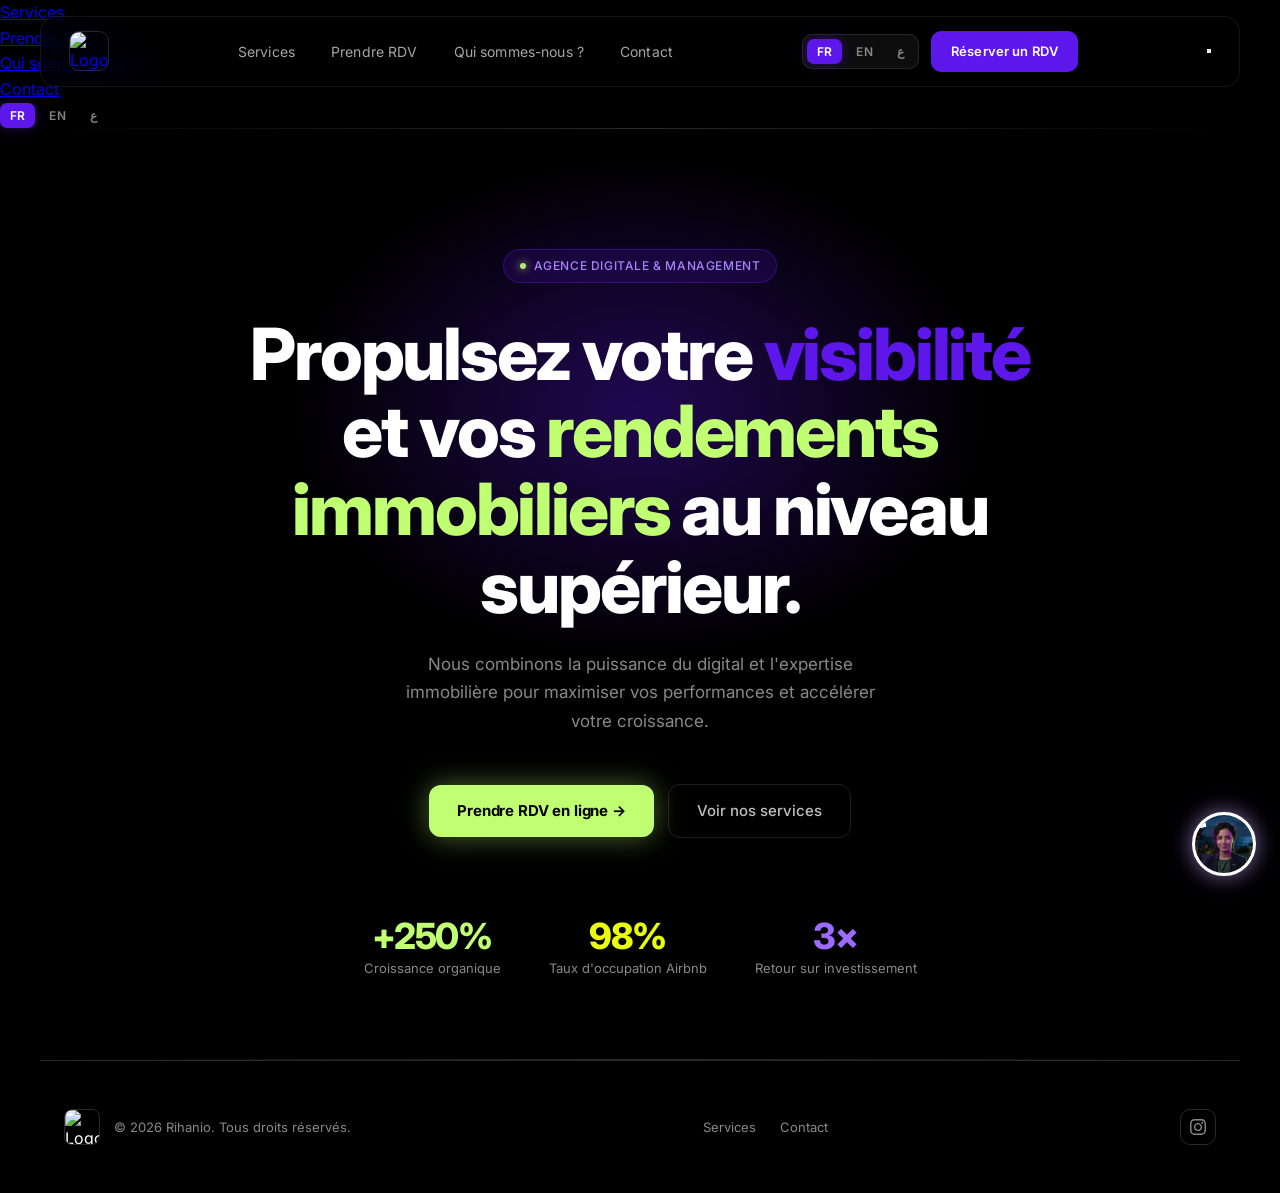
==== commit f317340d: "Update index.html" ====
--- a/index.html
+++ b/index.html
@@ -30,7 +30,26 @@
     </div>
     <a href="rdv.html" class="btn-nav" id="nav-cta" data-i18n="nav_cta">Réserver un RDV</a>
   </div>
+
+  <button class="nav-burger" id="nav-burger" onclick="toggleMobileMenu()" aria-label="Menu">
+    <span></span><span></span><span></span>
+  </button>
 </nav>
+
+<div class="mobile-menu" id="mobile-menu">
+  <ul class="mobile-menu-links">
+    <li><a href="services.html" data-i18n="nav_services" onclick="closeMobileMenu()">Services</a></li>
+    <li><a href="rdv.html" class="mobile-btn-highlight" data-i18n="nav_rdv" onclick="closeMobileMenu()">Prendre RDV</a></li>
+    <li><a href="qui-sommes-nous.html" data-i18n="nav_about" onclick="closeMobileMenu()">Qui sommes-nous ?</a></li>
+    <li><a href="contact.html" data-i18n="nav_contact" onclick="closeMobileMenu()">Contact</a></li>
+  </ul>
+  <div class="mobile-lang-switcher">
+    <button class="lang-btn active" id="mobile-lang-fr" onclick="setLanguage('fr')">FR</button>
+    <button class="lang-btn" id="mobile-lang-en" onclick="setLanguage('en')">EN</button>
+    <button class="lang-btn" id="mobile-lang-ar" onclick="setLanguage('ar')">ع</button>
+  </div>
+</div>
+<div class="mobile-menu-overlay" id="mobile-menu-overlay" onclick="closeMobileMenu()"></div>
 
 <div class="section-divider"></div>
 
@@ -143,7 +162,6 @@
   </div>
 </div>
 
-
 <script src="script.js"></script>
 
 </body>
